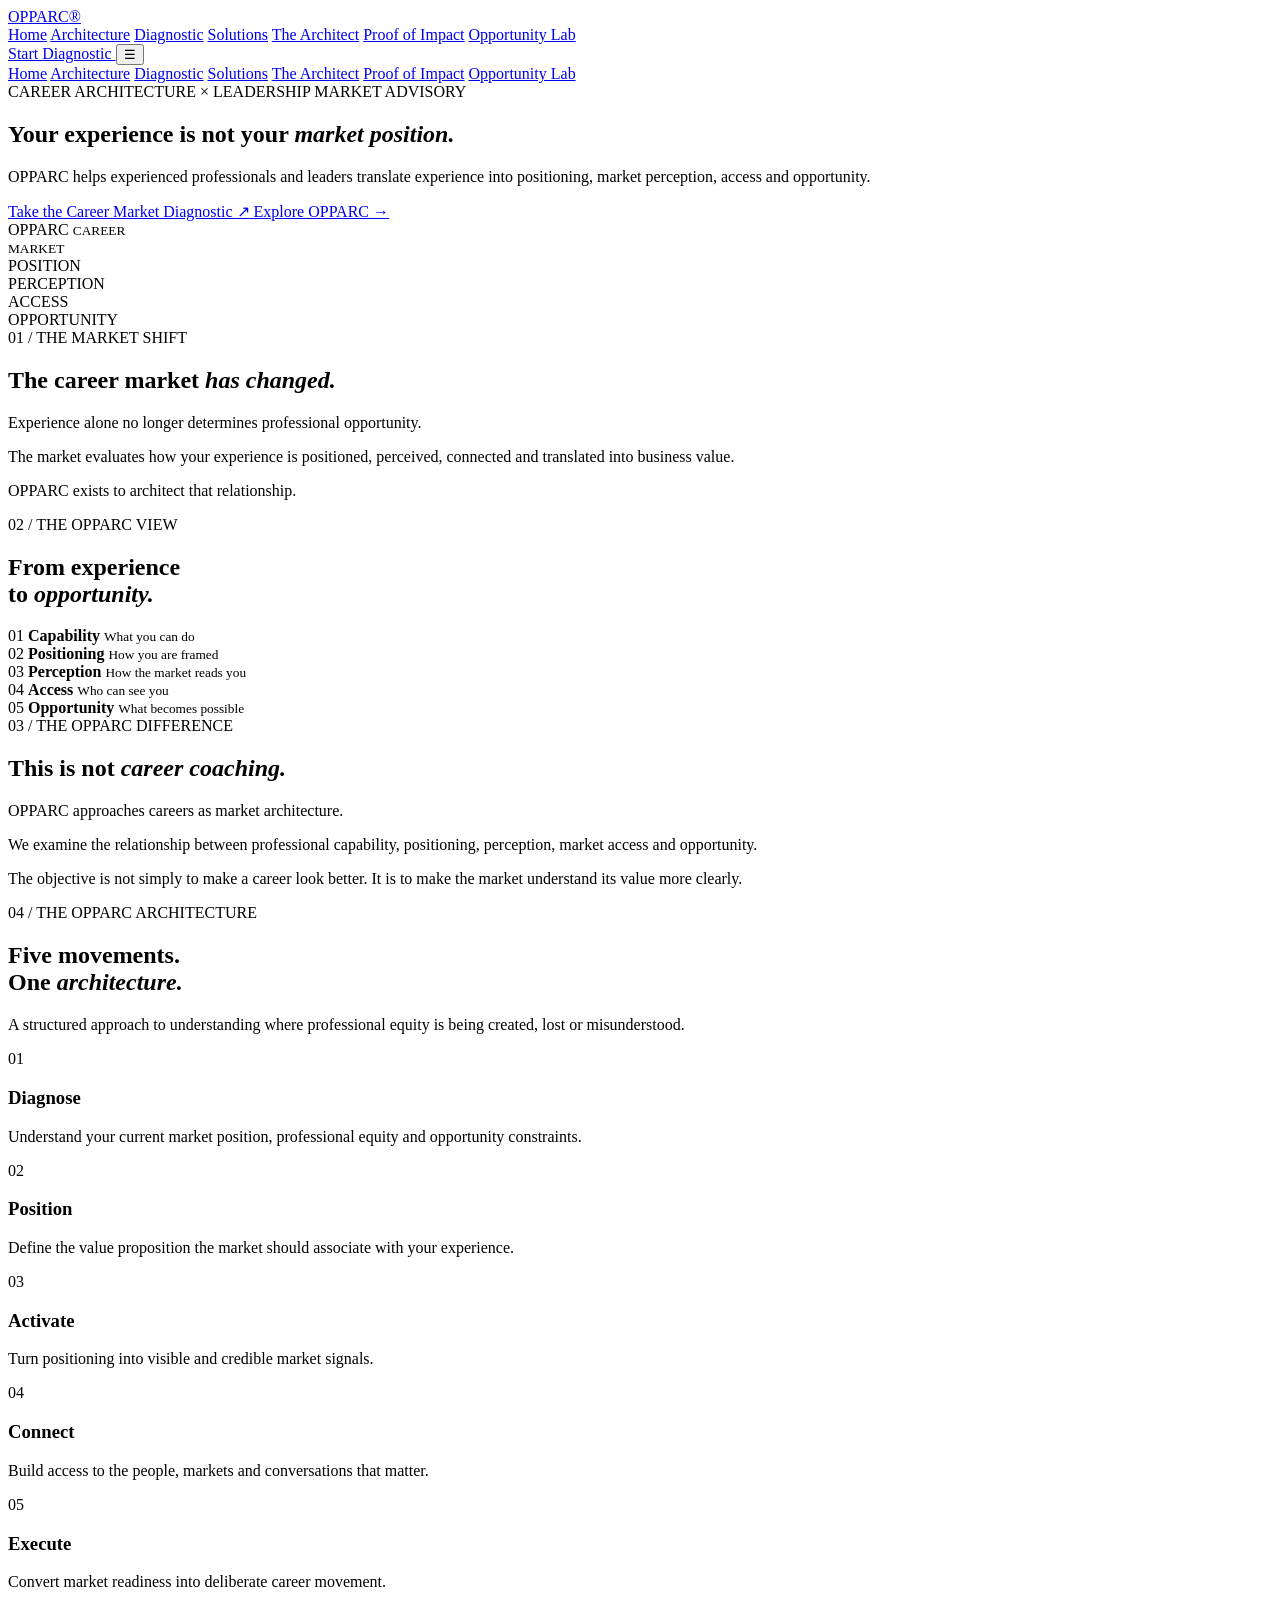
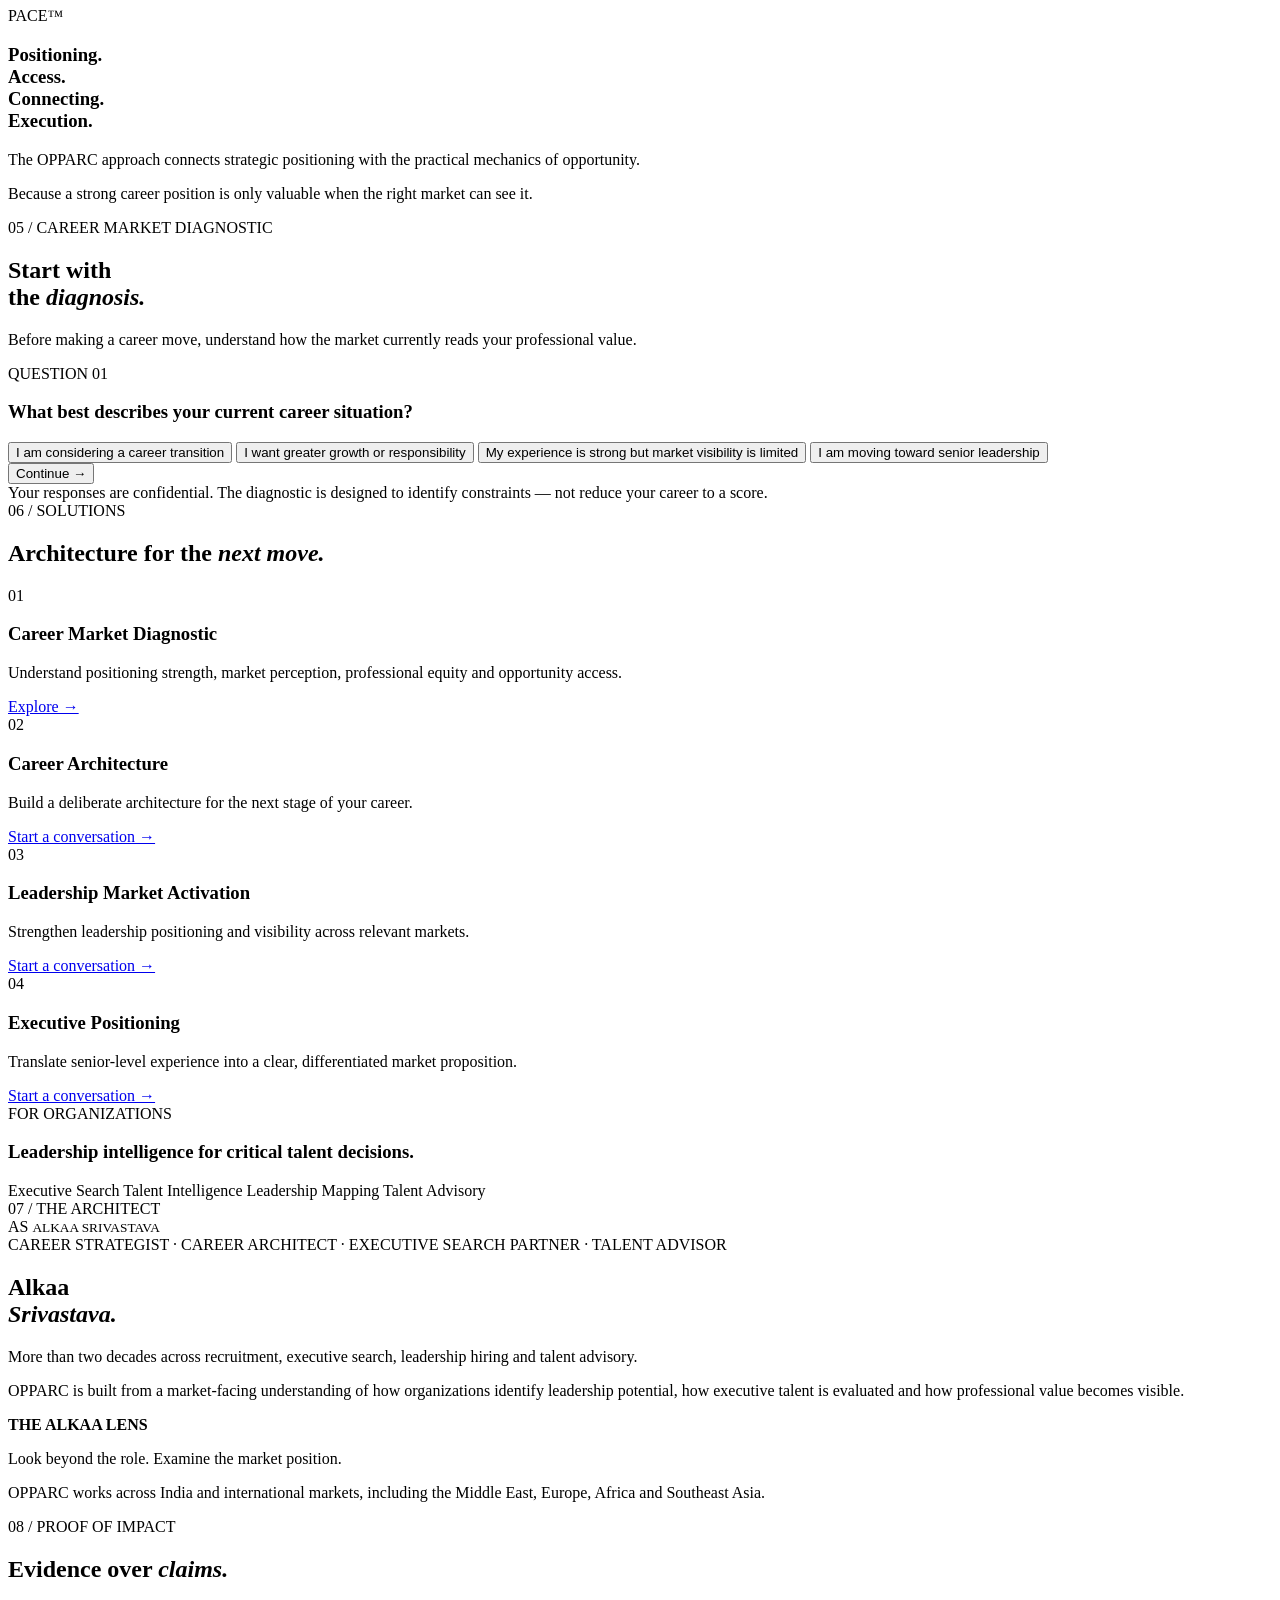
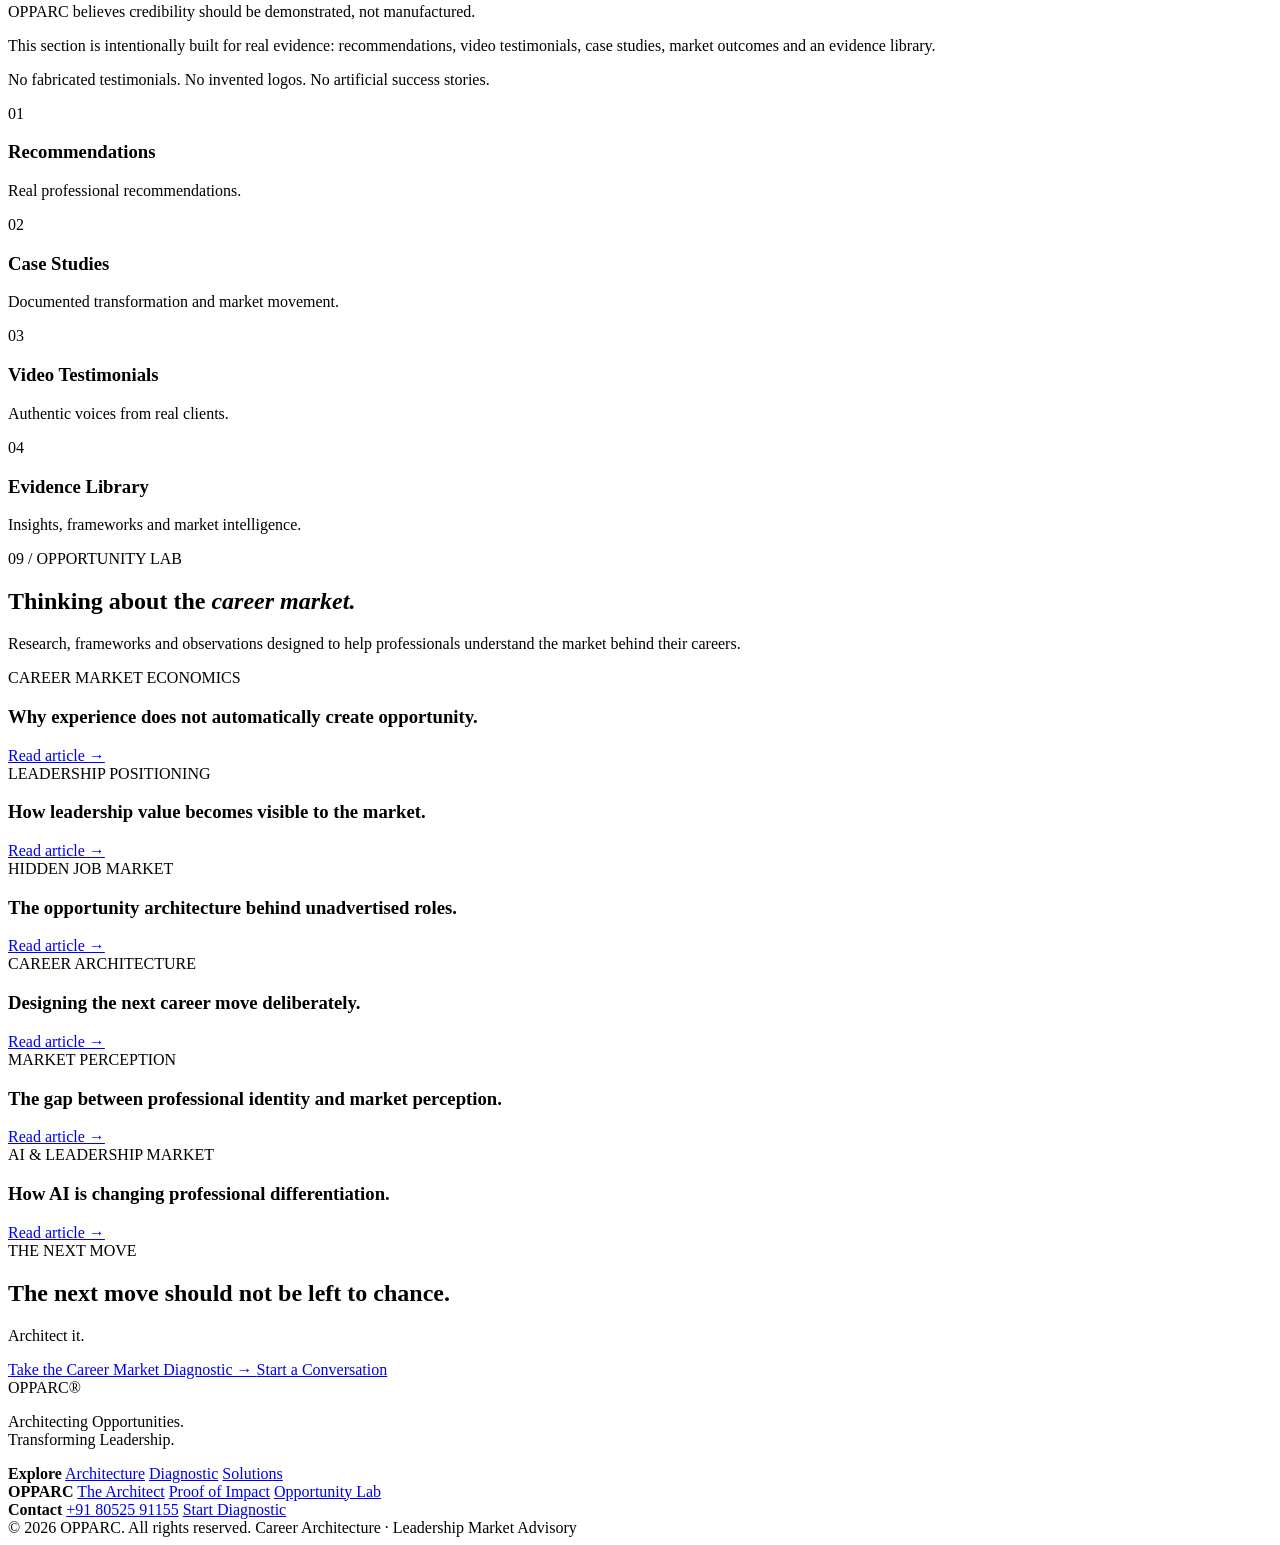
==== index.html @ 62924922 "index.html" ====
<!DOCTYPE html>
<html lang="en">
<head>
  <meta charset="UTF-8">
  <meta name="viewport" content="width=device-width, initial-scale=1.0">

  <title>OPPARC — Architecting Opportunities. Transforming Leadership.</title>

  <meta name="description" content="OPPARC is a career architecture and leadership-market advisory platform helping professionals convert experience into market position and opportunity.">

  <link rel="preconnect" href="https://fonts.googleapis.com">
  <link rel="preconnect" href="https://fonts.gstatic.com" crossorigin>
  <link href="https://fonts.googleapis.com/css2?family=DM+Sans:wght@400;500;600;700&family=Playfair+Display:wght@500;600;700&display=swap" rel="stylesheet">

  <link rel="stylesheet" href="style.css">
</head>

<body>

<!-- ================= NAVIGATION ================= -->

<header class="navbar" id="navbar">

  <a href="#home" class="logo">
    OPPARC<span>®</span>
  </a>

  <nav class="nav-links">
    <a href="#home">Home</a>
    <a href="#architecture">Architecture</a>
    <a href="#diagnostic">Diagnostic</a>
    <a href="#solutions">Solutions</a>
    <a href="#architect">The Architect</a>
    <a href="#proof">Proof of Impact</a>
    <a href="#lab">Opportunity Lab</a>
  </nav>

  <a href="#diagnostic" class="nav-button">
    Start Diagnostic
  </a>

  <button class="menu-button" id="menuButton">
    ☰
  </button>

</header>


<!-- MOBILE MENU -->

<div class="mobile-menu" id="mobileMenu">

  <a href="#home">Home</a>
  <a href="#architecture">Architecture</a>
  <a href="#diagnostic">Diagnostic</a>
  <a href="#solutions">Solutions</a>
  <a href="#architect">The Architect</a>
  <a href="#proof">Proof of Impact</a>
  <a href="#lab">Opportunity Lab</a>

</div>


<main>

<!-- ================= HOME ================= -->

<section class="hero section" id="home">

  <div class="hero-grid">

    <div class="hero-content reveal">

      <div class="eyebrow">
        CAREER ARCHITECTURE × LEADERSHIP MARKET ADVISORY
      </div>

      <h1>
        Your experience is not your
        <em>market position.</em>
      </h1>

      <p class="hero-description">
        OPPARC helps experienced professionals and leaders
        translate experience into positioning, market perception,
        access and opportunity.
      </p>

      <div class="hero-actions">

        <a href="#diagnostic" class="button button-dark">
          Take the Career Market Diagnostic
          <span>↗</span>
        </a>

        <a href="#architecture" class="text-link">
          Explore OPPARC
          <span>→</span>
        </a>

      </div>

    </div>


    <div class="hero-visual reveal">

      <div class="architecture-orbit">

        <div class="orbit orbit-one"></div>
        <div class="orbit orbit-two"></div>
        <div class="orbit orbit-three"></div>

        <div class="orbit-center">
          <span>OPPARC</span>
          <small>CAREER<br>MARKET</small>
        </div>

        <div class="orbit-label label-one">
          POSITION
        </div>

        <div class="orbit-label label-two">
          PERCEPTION
        </div>

        <div class="orbit-label label-three">
          ACCESS
        </div>

        <div class="orbit-label label-four">
          OPPORTUNITY
        </div>

      </div>

    </div>

  </div>

</section>


<!-- ================= MARKET SHIFT ================= -->

<section class="dark-section">

  <div class="container">

    <div class="section-number">01 / THE MARKET SHIFT</div>

    <div class="two-column">

      <div>

        <h2>
          The career market
          <em>has changed.</em>
        </h2>

      </div>

      <div>

        <p class="large-text">
          Experience alone no longer determines professional
          opportunity.
        </p>

        <p>
          The market evaluates how your experience is positioned,
          perceived, connected and translated into business value.
        </p>

        <p>
          OPPARC exists to architect that relationship.
        </p>

      </div>

    </div>

  </div>

</section>


<!-- ================= CAREER EQUATION ================= -->

<section class="section">

  <div class="container">

    <div class="section-number">02 / THE OPPARC VIEW</div>

    <h2 class="section-title">
      From experience<br>
      to <em>opportunity.</em>
    </h2>

    <div class="equation">

      <div class="equation-item">
        <span>01</span>
        <strong>Capability</strong>
        <small>What you can do</small>
      </div>

      <div class="equation-line"></div>

      <div class="equation-item">
        <span>02</span>
        <strong>Positioning</strong>
        <small>How you are framed</small>
      </div>

      <div class="equation-line"></div>

      <div class="equation-item">
        <span>03</span>
        <strong>Perception</strong>
        <small>How the market reads you</small>
      </div>

      <div class="equation-line"></div>

      <div class="equation-item">
        <span>04</span>
        <strong>Access</strong>
        <small>Who can see you</small>
      </div>

      <div class="equation-line"></div>

      <div class="equation-item">
        <span>05</span>
        <strong>Opportunity</strong>
        <small>What becomes possible</small>
      </div>

    </div>

  </div>

</section>


<!-- ================= DIFFERENCE ================= -->

<section class="beige-section">

  <div class="container">

    <div class="section-number">03 / THE OPPARC DIFFERENCE</div>

    <div class="two-column">

      <div>
        <h2>
          This is not
          <em>career coaching.</em>
        </h2>
      </div>

      <div>

        <p class="large-text">
          OPPARC approaches careers as market architecture.
        </p>

        <p>
          We examine the relationship between professional
          capability, positioning, perception, market access
          and opportunity.
        </p>

        <p>
          The objective is not simply to make a career look better.
          It is to make the market understand its value more clearly.
        </p>

      </div>

    </div>

  </div>

</section>


<!-- ================= ARCHITECTURE ================= -->

<section class="section" id="architecture">

  <div class="container">

    <div class="section-number">04 / THE OPPARC ARCHITECTURE</div>

    <div class="intro-row">

      <div>
        <h2 class="section-title">
          Five movements.<br>
          One <em>architecture.</em>
        </h2>
      </div>

      <p>
        A structured approach to understanding where professional
        equity is being created, lost or misunderstood.
      </p>

    </div>


    <div class="movement-grid">

      <article class="movement">
        <span>01</span>
        <h3>Diagnose</h3>
        <p>
          Understand your current market position,
          professional equity and opportunity constraints.
        </p>
      </article>

      <article class="movement">
        <span>02</span>
        <h3>Position</h3>
        <p>
          Define the value proposition the market should
          associate with your experience.
        </p>
      </article>

      <article class="movement">
        <span>03</span>
        <h3>Activate</h3>
        <p>
          Turn positioning into visible and credible
          market signals.
        </p>
      </article>

      <article class="movement">
        <span>04</span>
        <h3>Connect</h3>
        <p>
          Build access to the people, markets and
          conversations that matter.
        </p>
      </article>

      <article class="movement">
        <span>05</span>
        <h3>Execute</h3>
        <p>
          Convert market readiness into deliberate
          career movement.
        </p>
      </article>

    </div>


    <div class="pace-box">

      <div>
        <span class="small-label">PACE™</span>

        <h3>
          Positioning.<br>
          Access.<br>
          Connecting.<br>
          Execution.
        </h3>
      </div>

      <div>

        <p>
          The OPPARC approach connects strategic positioning
          with the practical mechanics of opportunity.
        </p>

        <p>
          Because a strong career position is only valuable
          when the right market can see it.
        </p>

      </div>

    </div>

  </div>

</section>


<!-- ================= DIAGNOSTIC ================= -->

<section class="dark-section diagnostic-section" id="diagnostic">

  <div class="container">

    <div class="section-number">05 / CAREER MARKET DIAGNOSTIC</div>

    <div class="diagnostic-header">

      <h2>
        Start with<br>
        the <em>diagnosis.</em>
      </h2>

      <p>
        Before making a career move, understand how the market
        currently reads your professional value.
      </p>

    </div>


    <div class="diagnostic-card">

      <div class="progress">
        <div id="progressBar"></div>
      </div>

      <div class="question-number" id="questionNumber">
        QUESTION 01
      </div>

      <h3 id="questionText">
        What best describes your current career situation?
      </h3>

      <div class="answers" id="answers">

        <button data-value="transition">
          I am considering a career transition
        </button>

        <button data-value="growth">
          I want greater growth or responsibility
        </button>

        <button data-value="visibility">
          My experience is strong but market visibility is limited
        </button>

        <button data-value="leadership">
          I am moving toward senior leadership
        </button>

      </div>

      <button class="button button-gold" id="nextQuestion">
        Continue →
      </button>

    </div>


    <div class="diagnostic-note">
      Your responses are confidential. The diagnostic is designed
      to identify constraints — not reduce your career to a score.
    </div>

  </div>

</section>


<!-- ================= SOLUTIONS ================= -->

<section class="section" id="solutions">

  <div class="container">

    <div class="section-number">06 / SOLUTIONS</div>

    <h2 class="section-title">
      Architecture for the
      <em>next move.</em>
    </h2>


    <div class="solutions-grid">

      <article class="solution-card">

        <span>01</span>

        <h3>Career Market Diagnostic</h3>

        <p>
          Understand positioning strength, market perception,
          professional equity and opportunity access.
        </p>

        <a href="#diagnostic">Explore →</a>

      </article>


      <article class="solution-card">

        <span>02</span>

        <h3>Career Architecture</h3>

        <p>
          Build a deliberate architecture for the next stage
          of your career.
        </p>

        <a href="#contact">Start a conversation →</a>

      </article>


      <article class="solution-card">

        <span>03</span>

        <h3>Leadership Market Activation</h3>

        <p>
          Strengthen leadership positioning and visibility
          across relevant markets.
        </p>

        <a href="#contact">Start a conversation →</a>

      </article>


      <article class="solution-card">

        <span>04</span>

        <h3>Executive Positioning</h3>

        <p>
          Translate senior-level experience into a clear,
          differentiated market proposition.
        </p>

        <a href="#contact">Start a conversation →</a>

      </article>

    </div>


    <div class="organization-box">

      <div>
        <span class="small-label">FOR ORGANIZATIONS</span>

        <h3>
          Leadership intelligence
          for critical talent decisions.
        </h3>
      </div>

      <div class="org-services">

        <span>Executive Search</span>
        <span>Talent Intelligence</span>
        <span>Leadership Mapping</span>
        <span>Talent Advisory</span>

      </div>

    </div>

  </div>

</section>


<!-- ================= ARCHITECT ================= -->

<section class="beige-section" id="architect">

  <div class="container">

    <div class="section-number">07 / THE ARCHITECT</div>

    <div class="architect-layout">

      <div class="architect-image">

        <div class="portrait-placeholder">
          <span>AS</span>
          <small>ALKAA SRIVASTAVA</small>
        </div>

      </div>


      <div class="architect-content">

        <span class="small-label">
          CAREER STRATEGIST · CAREER ARCHITECT ·
          EXECUTIVE SEARCH PARTNER · TALENT ADVISOR
        </span>

        <h2>
          Alkaa<br>
          <em>Srivastava.</em>
        </h2>

        <p class="large-text">
          More than two decades across recruitment,
          executive search, leadership hiring and
          talent advisory.
        </p>

        <p>
          OPPARC is built from a market-facing understanding
          of how organizations identify leadership potential,
          how executive talent is evaluated and how professional
          value becomes visible.
        </p>

        <div class="lens">

          <strong>THE ALKAA LENS</strong>

          <p>
            Look beyond the role.
            Examine the market position.
          </p>

        </div>

        <p>
          OPPARC works across India and international markets,
          including the Middle East, Europe, Africa and Southeast Asia.
        </p>

      </div>

    </div>

  </div>

</section>


<!-- ================= PROOF ================= -->

<section class="section" id="proof">

  <div class="container">

    <div class="section-number">08 / PROOF OF IMPACT</div>

    <div class="two-column">

      <div>

        <h2>
          Evidence over
          <em>claims.</em>
        </h2>

      </div>

      <div>

        <p class="large-text">
          OPPARC believes credibility should be demonstrated,
          not manufactured.
        </p>

        <p>
          This section is intentionally built for real evidence:
          recommendations, video testimonials, case studies,
          market outcomes and an evidence library.
        </p>

        <p>
          No fabricated testimonials. No invented logos.
          No artificial success stories.
        </p>

      </div>

    </div>


    <div class="evidence-grid">

      <div class="evidence">
        <span>01</span>
        <h3>Recommendations</h3>
        <p>Real professional recommendations.</p>
      </div>

      <div class="evidence">
        <span>02</span>
        <h3>Case Studies</h3>
        <p>Documented transformation and market movement.</p>
      </div>

      <div class="evidence">
        <span>03</span>
        <h3>Video Testimonials</h3>
        <p>Authentic voices from real clients.</p>
      </div>

      <div class="evidence">
        <span>04</span>
        <h3>Evidence Library</h3>
        <p>Insights, frameworks and market intelligence.</p>
      </div>

    </div>

  </div>

</section>


<!-- ================= OPPORTUNITY LAB ================= -->

<section class="dark-section" id="lab">

  <div class="container">

    <div class="section-number">09 / OPPORTUNITY LAB</div>

    <div class="lab-header">

      <h2>
        Thinking about the
        <em>career market.</em>
      </h2>

      <p>
        Research, frameworks and observations designed to help
        professionals understand the market behind their careers.
      </p>

    </div>


    <div class="lab-grid">

      <article>
        <span>CAREER MARKET ECONOMICS</span>
        <h3>Why experience does not automatically create opportunity.</h3>
        <a href="#">Read article →</a>
      </article>

      <article>
        <span>LEADERSHIP POSITIONING</span>
        <h3>How leadership value becomes visible to the market.</h3>
        <a href="#">Read article →</a>
      </article>

      <article>
        <span>HIDDEN JOB MARKET</span>
        <h3>The opportunity architecture behind unadvertised roles.</h3>
        <a href="#">Read article →</a>
      </article>

      <article>
        <span>CAREER ARCHITECTURE</span>
        <h3>Designing the next career move deliberately.</h3>
        <a href="#">Read article →</a>
      </article>

      <article>
        <span>MARKET PERCEPTION</span>
        <h3>The gap between professional identity and market perception.</h3>
        <a href="#">Read article →</a>
      </article>

      <article>
        <span>AI & LEADERSHIP MARKET</span>
        <h3>How AI is changing professional differentiation.</h3>
        <a href="#">Read article →</a>
      </article>

    </div>

  </div>

</section>


<!-- ================= FINAL CTA ================= -->

<section class="final-cta" id="contact">

  <div class="container">

    <span class="small-label">THE NEXT MOVE</span>

    <h2>
      The next move should not
      be left to chance.
    </h2>

    <p>
      Architect it.
    </p>

    <div class="final-buttons">

      <a href="#diagnostic" class="button button-dark">
        Take the Career Market Diagnostic →
      </a>

      <a href="tel:+918052591155" class="button button-outline">
        Start a Conversation
      </a>

    </div>

  </div>

</section>

</main>


<!-- ================= FOOTER ================= -->

<footer>

  <div class="footer-top">

    <div>

      <div class="footer-logo">
        OPPARC<span>®</span>
      </div>

      <p>
        Architecting Opportunities.<br>
        Transforming Leadership.
      </p>

    </div>


    <div class="footer-links">

      <div>
        <strong>Explore</strong>
        <a href="#architecture">Architecture</a>
        <a href="#diagnostic">Diagnostic</a>
        <a href="#solutions">Solutions</a>
      </div>

      <div>
        <strong>OPPARC</strong>
        <a href="#architect">The Architect</a>
        <a href="#proof">Proof of Impact</a>
        <a href="#lab">Opportunity Lab</a>
      </div>

      <div>
        <strong>Contact</strong>
        <a href="tel:+918052591155">+91 80525 91155</a>
        <a href="#diagnostic">Start Diagnostic</a>
      </div>

    </div>

  </div>


  <div class="footer-bottom">

    <span>© 2026 OPPARC. All rights reserved.</span>

    <span>
      Career Architecture · Leadership Market Advisory
    </span>

  </div>

</footer>


<script src="script.js"></script>

</body>
</html>
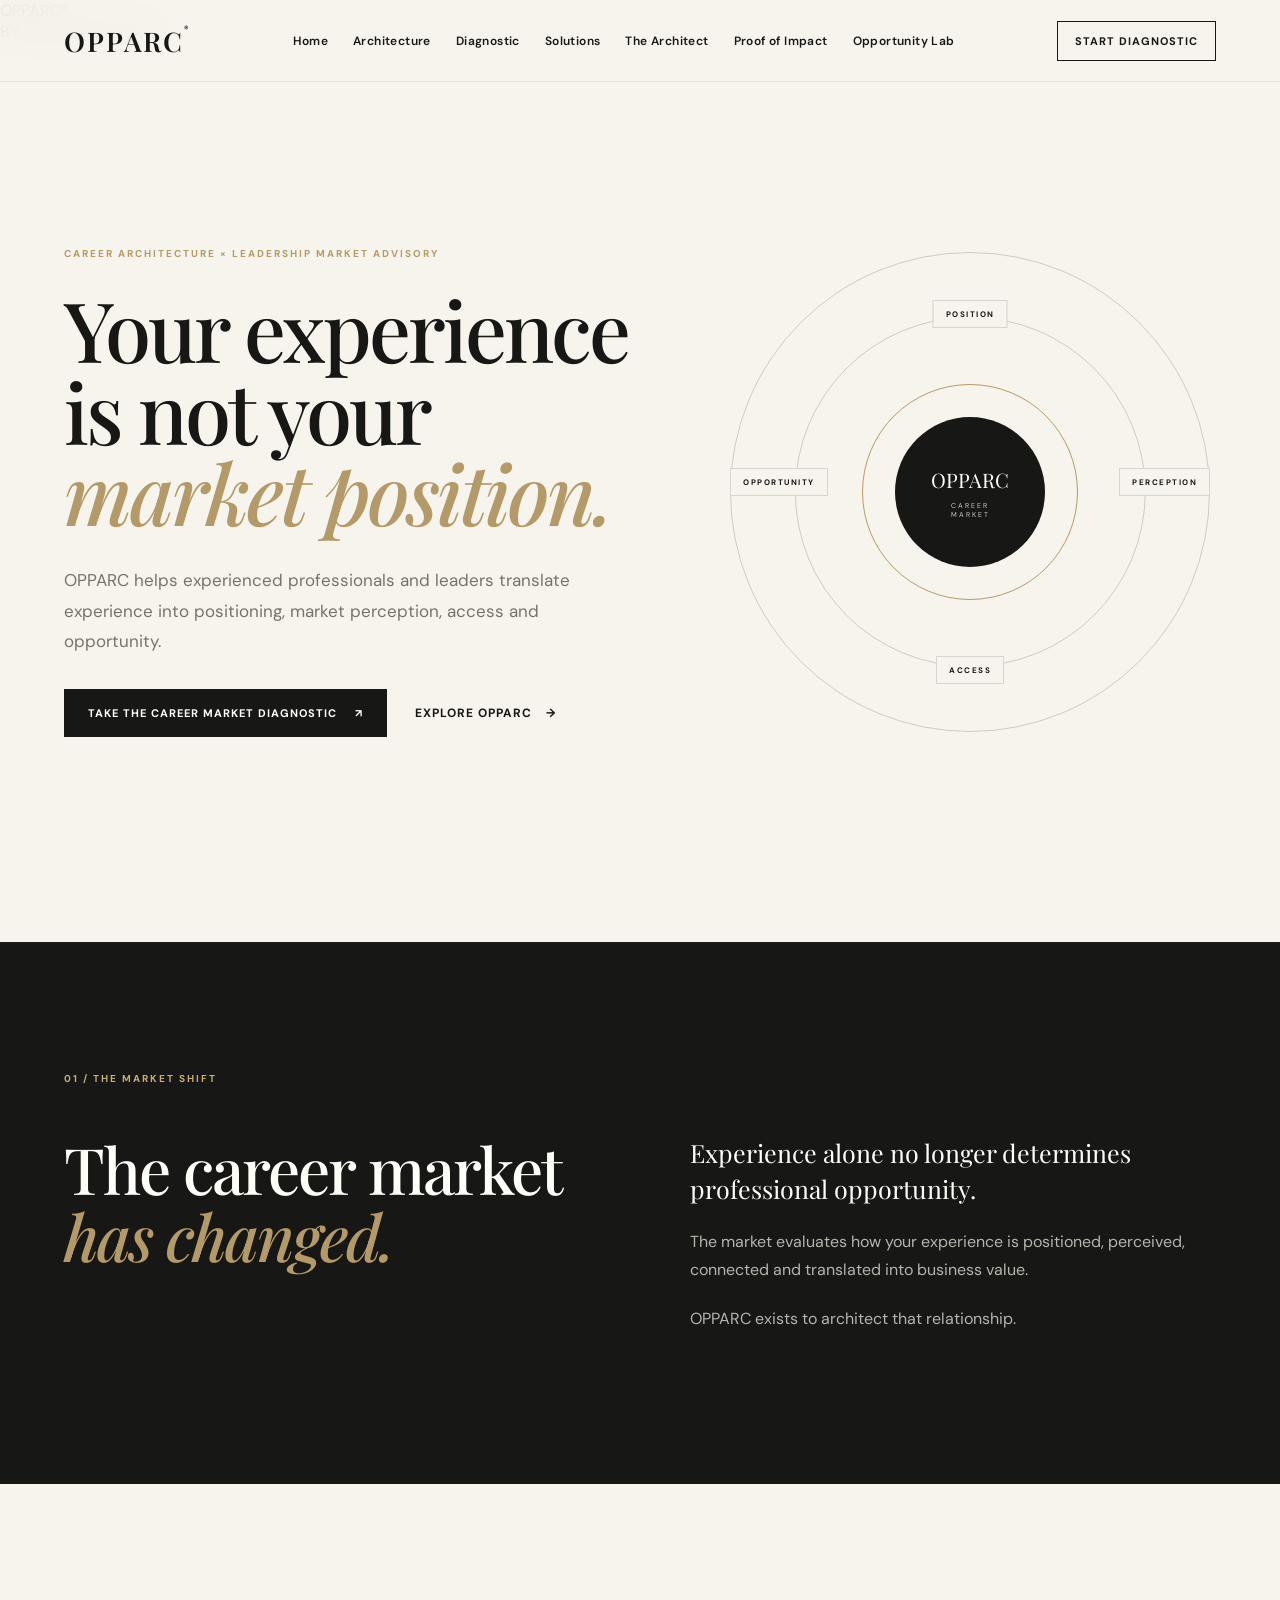
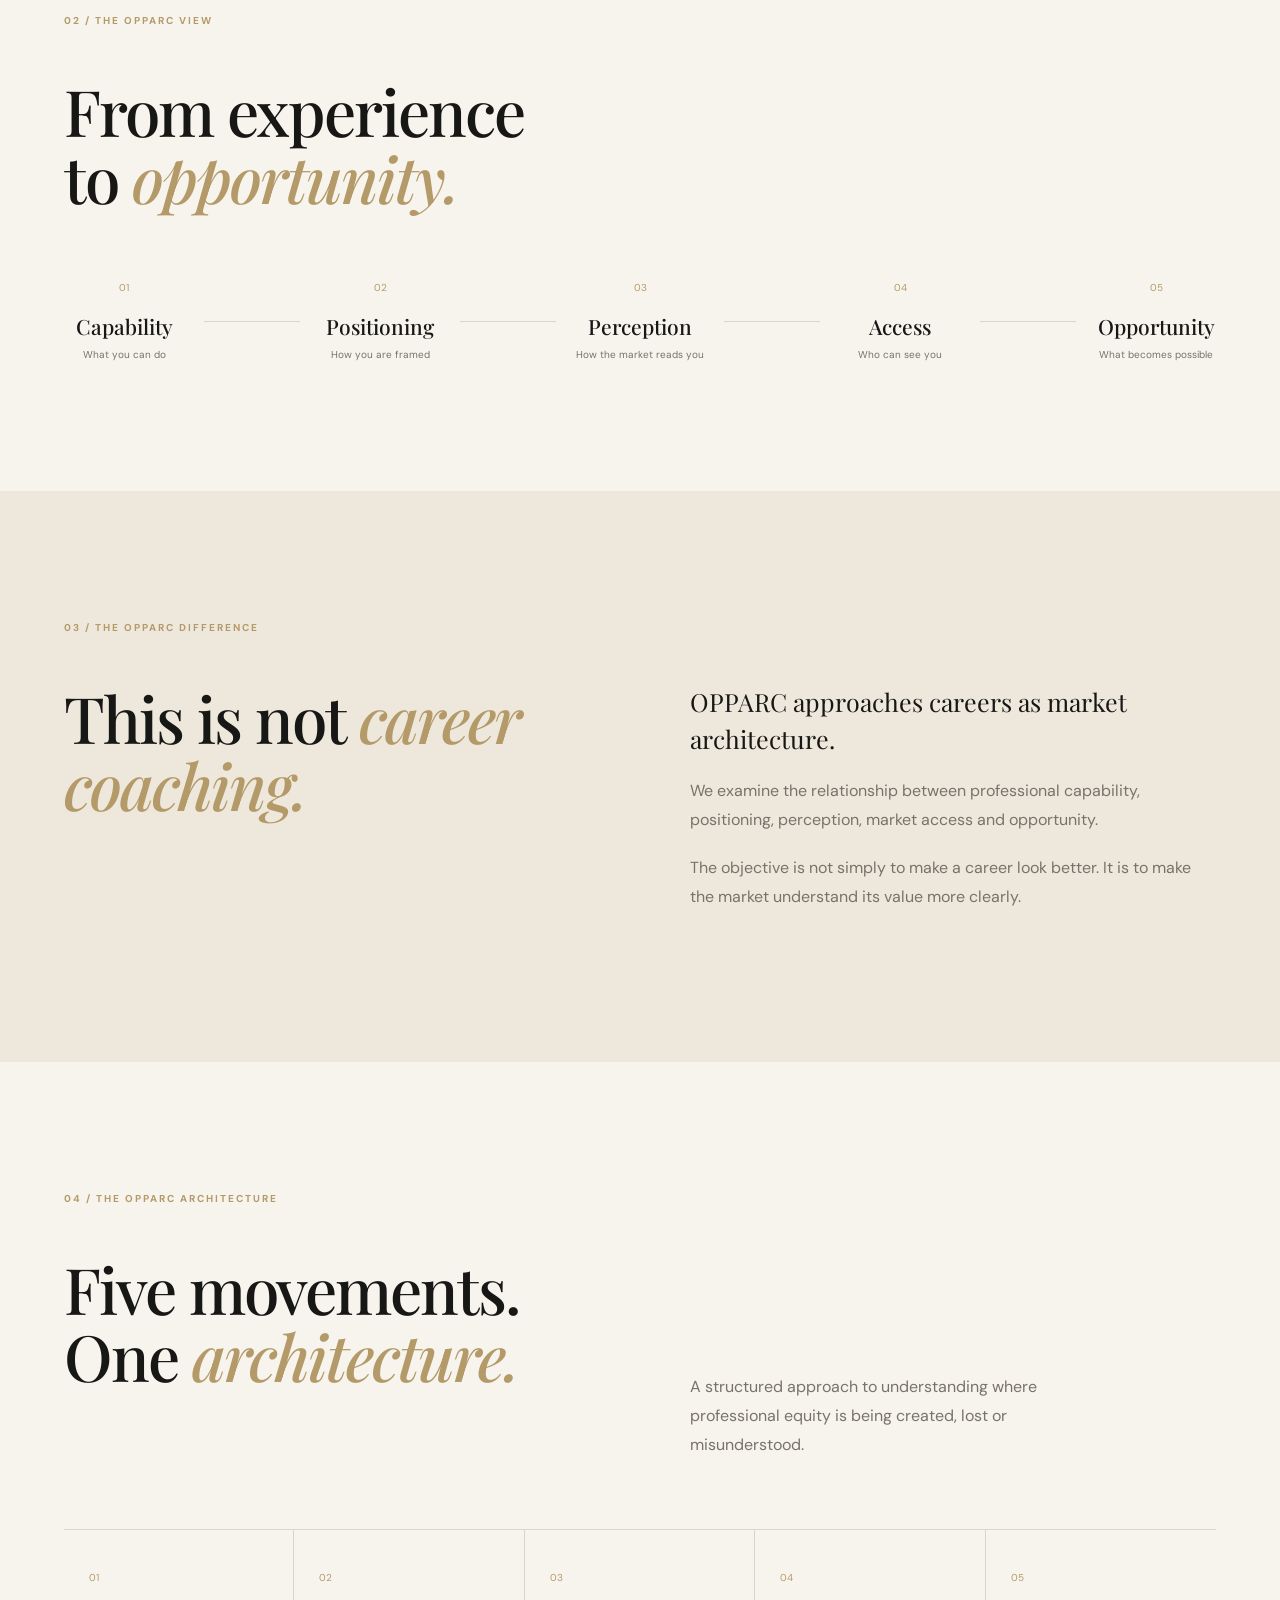
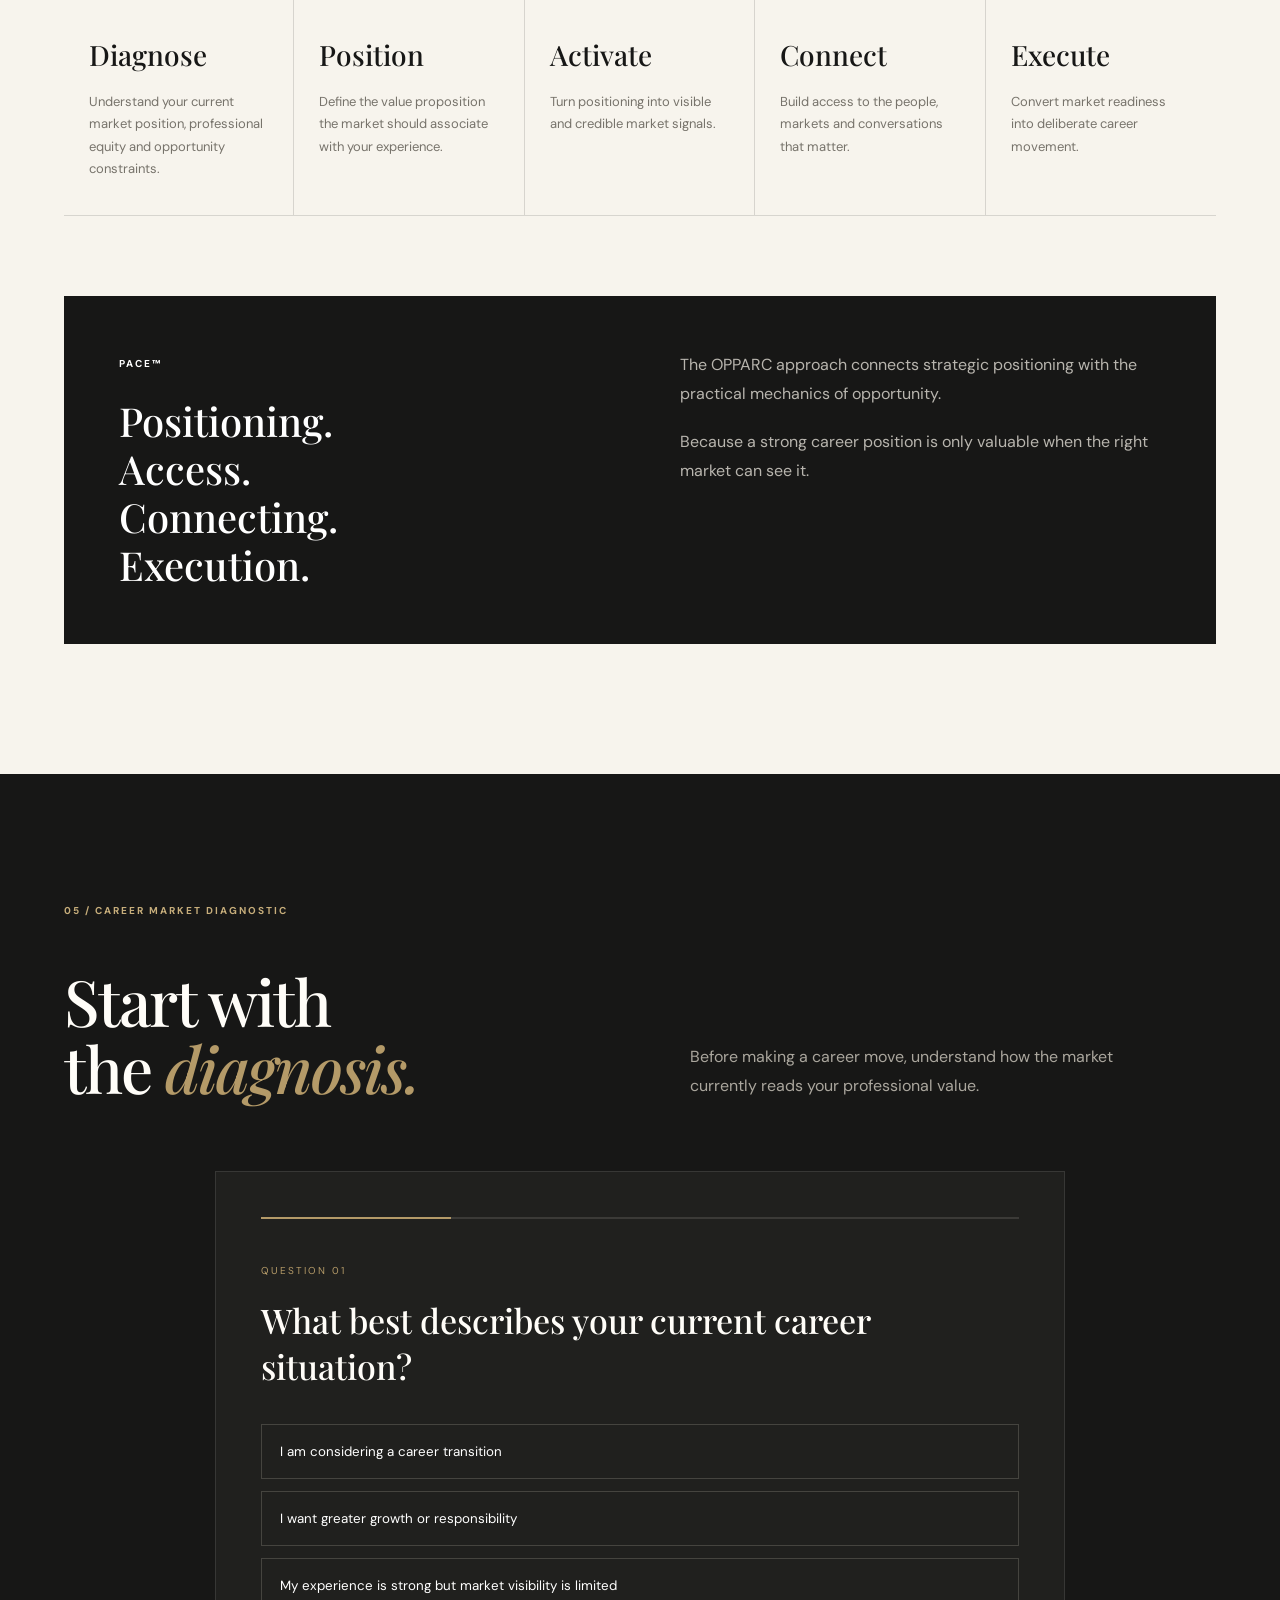
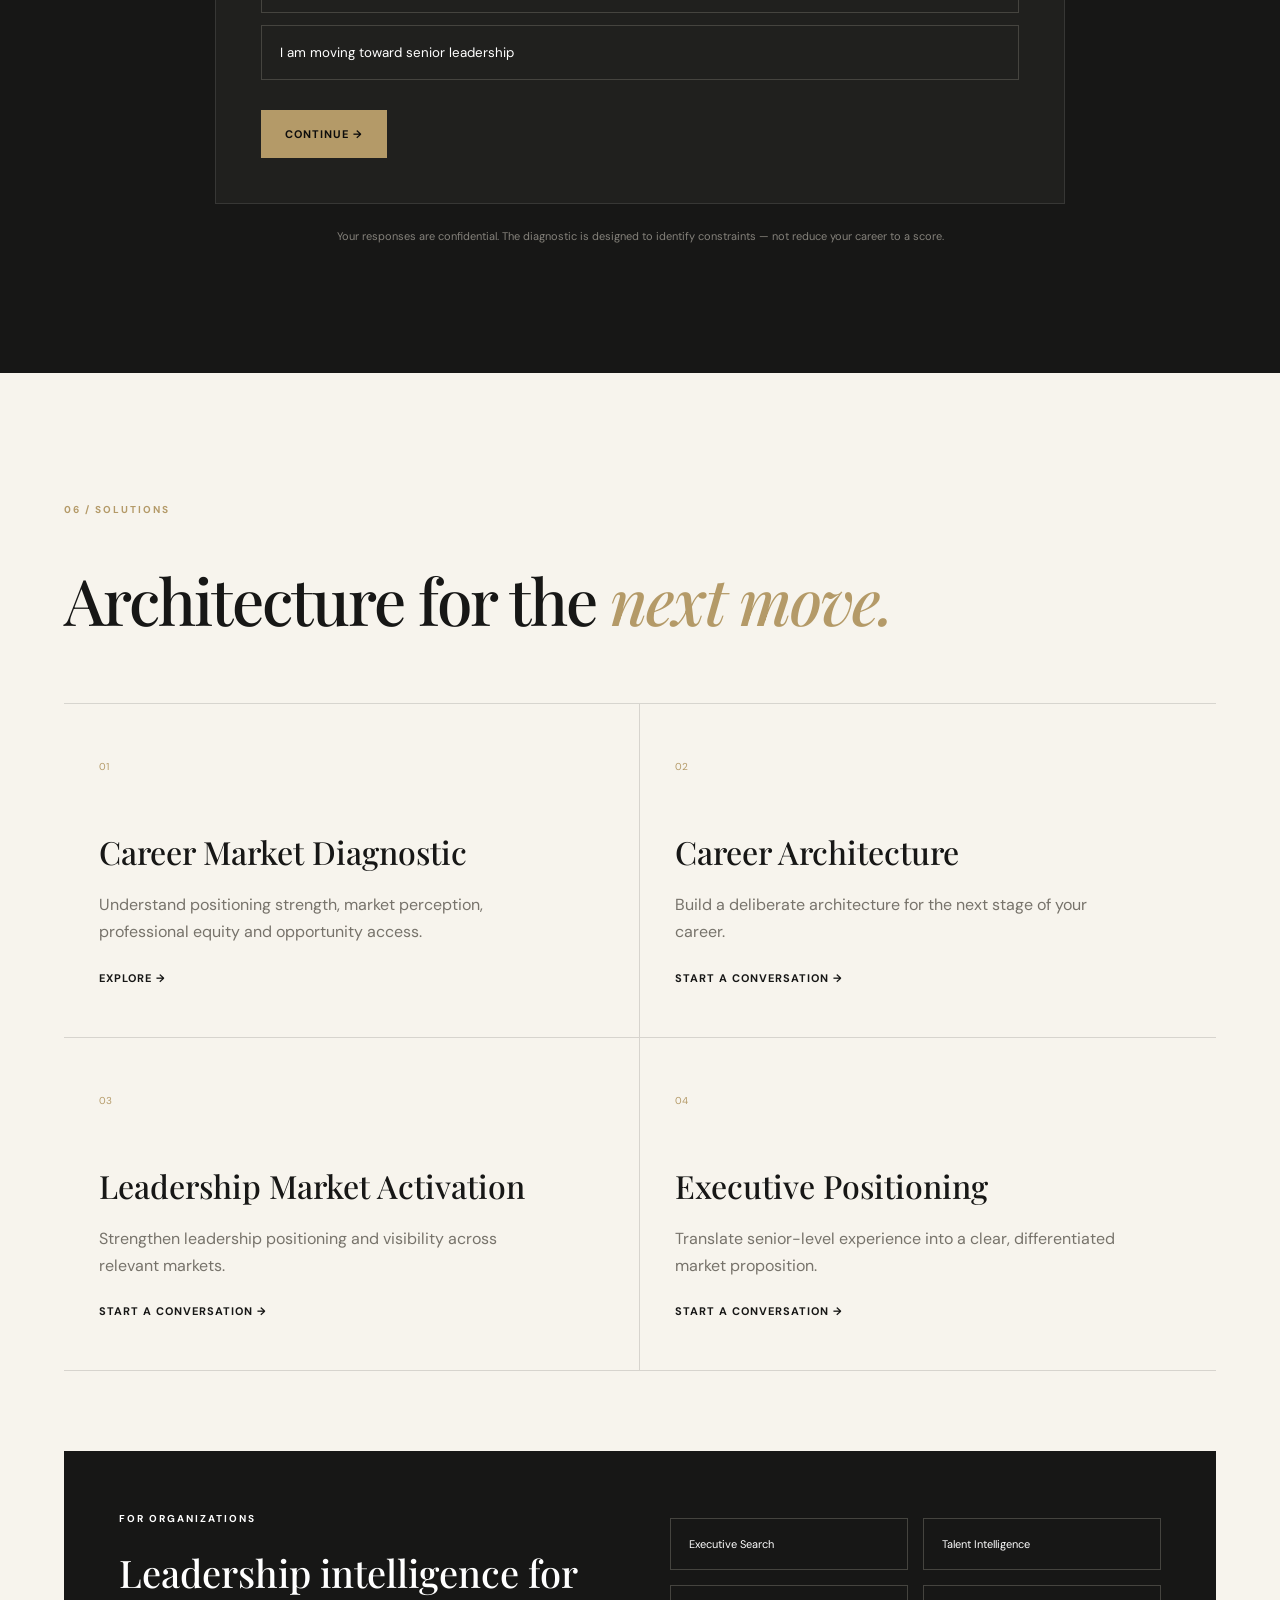
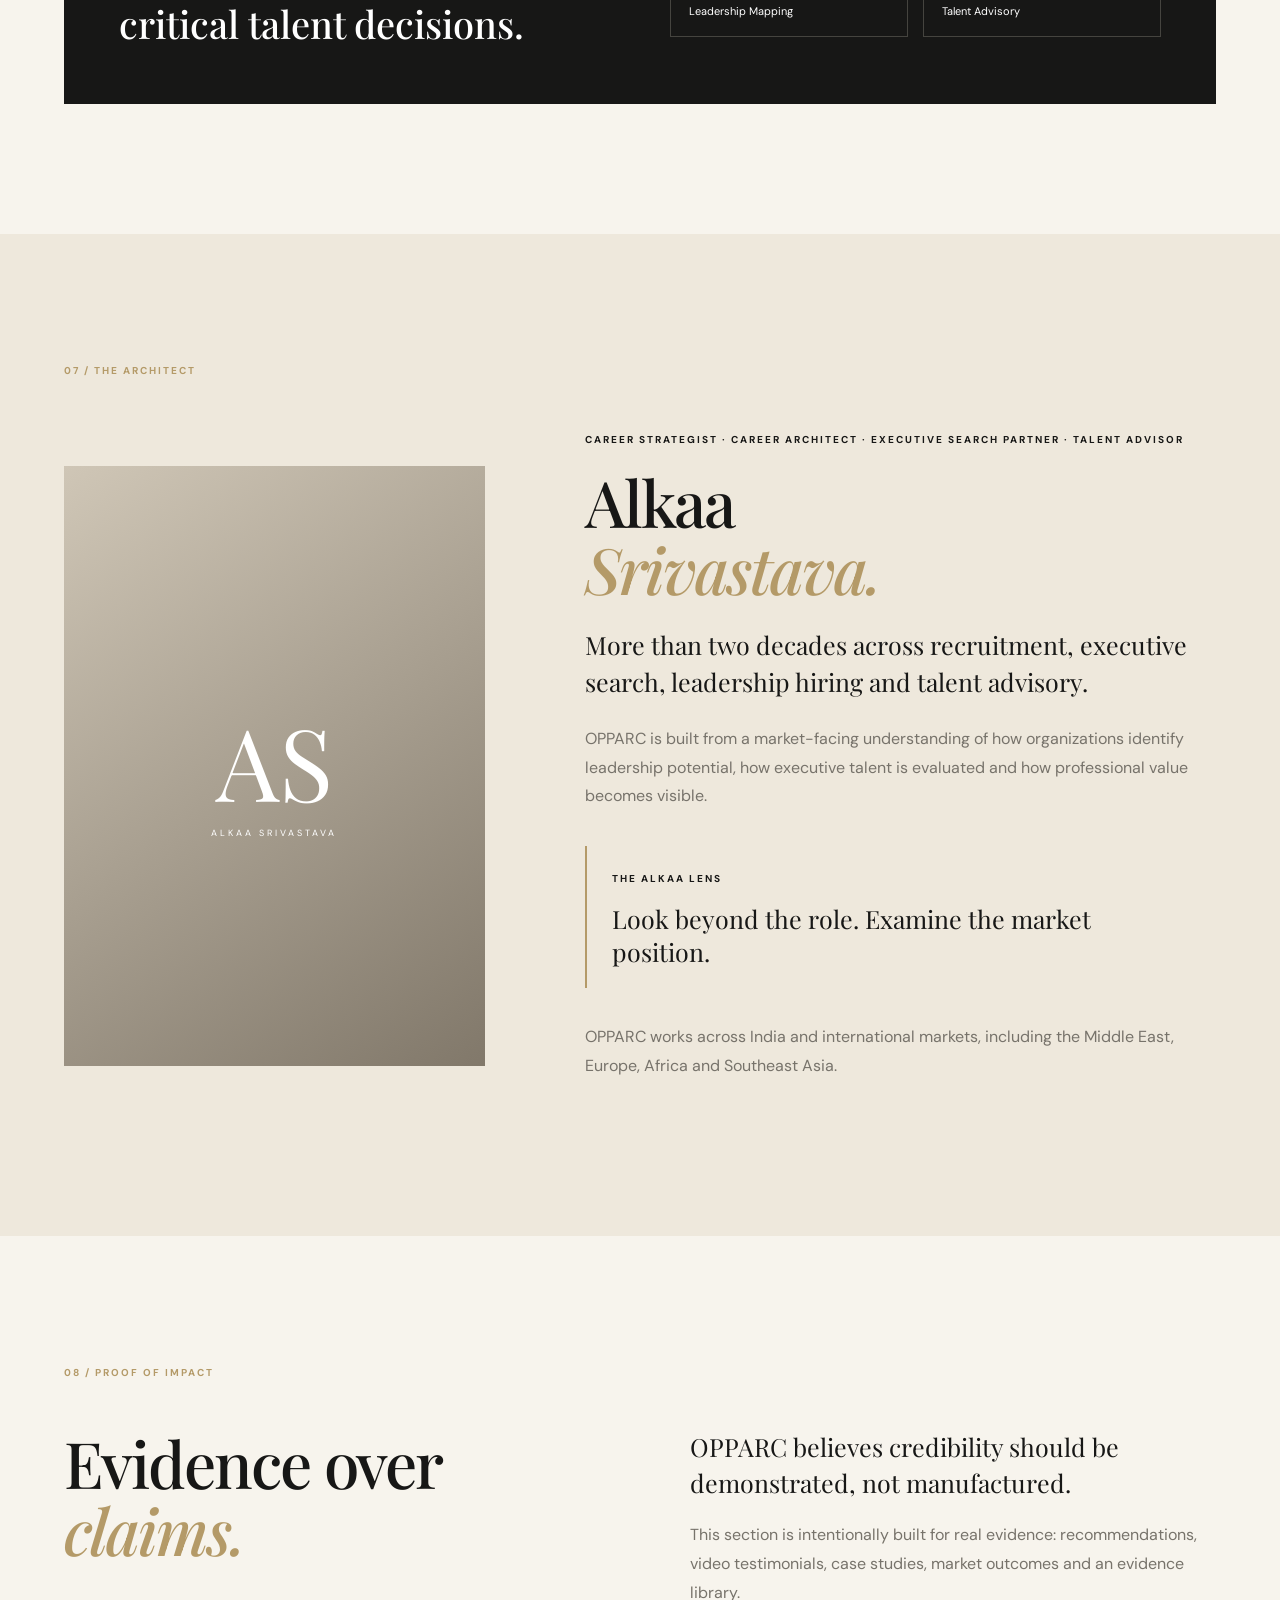
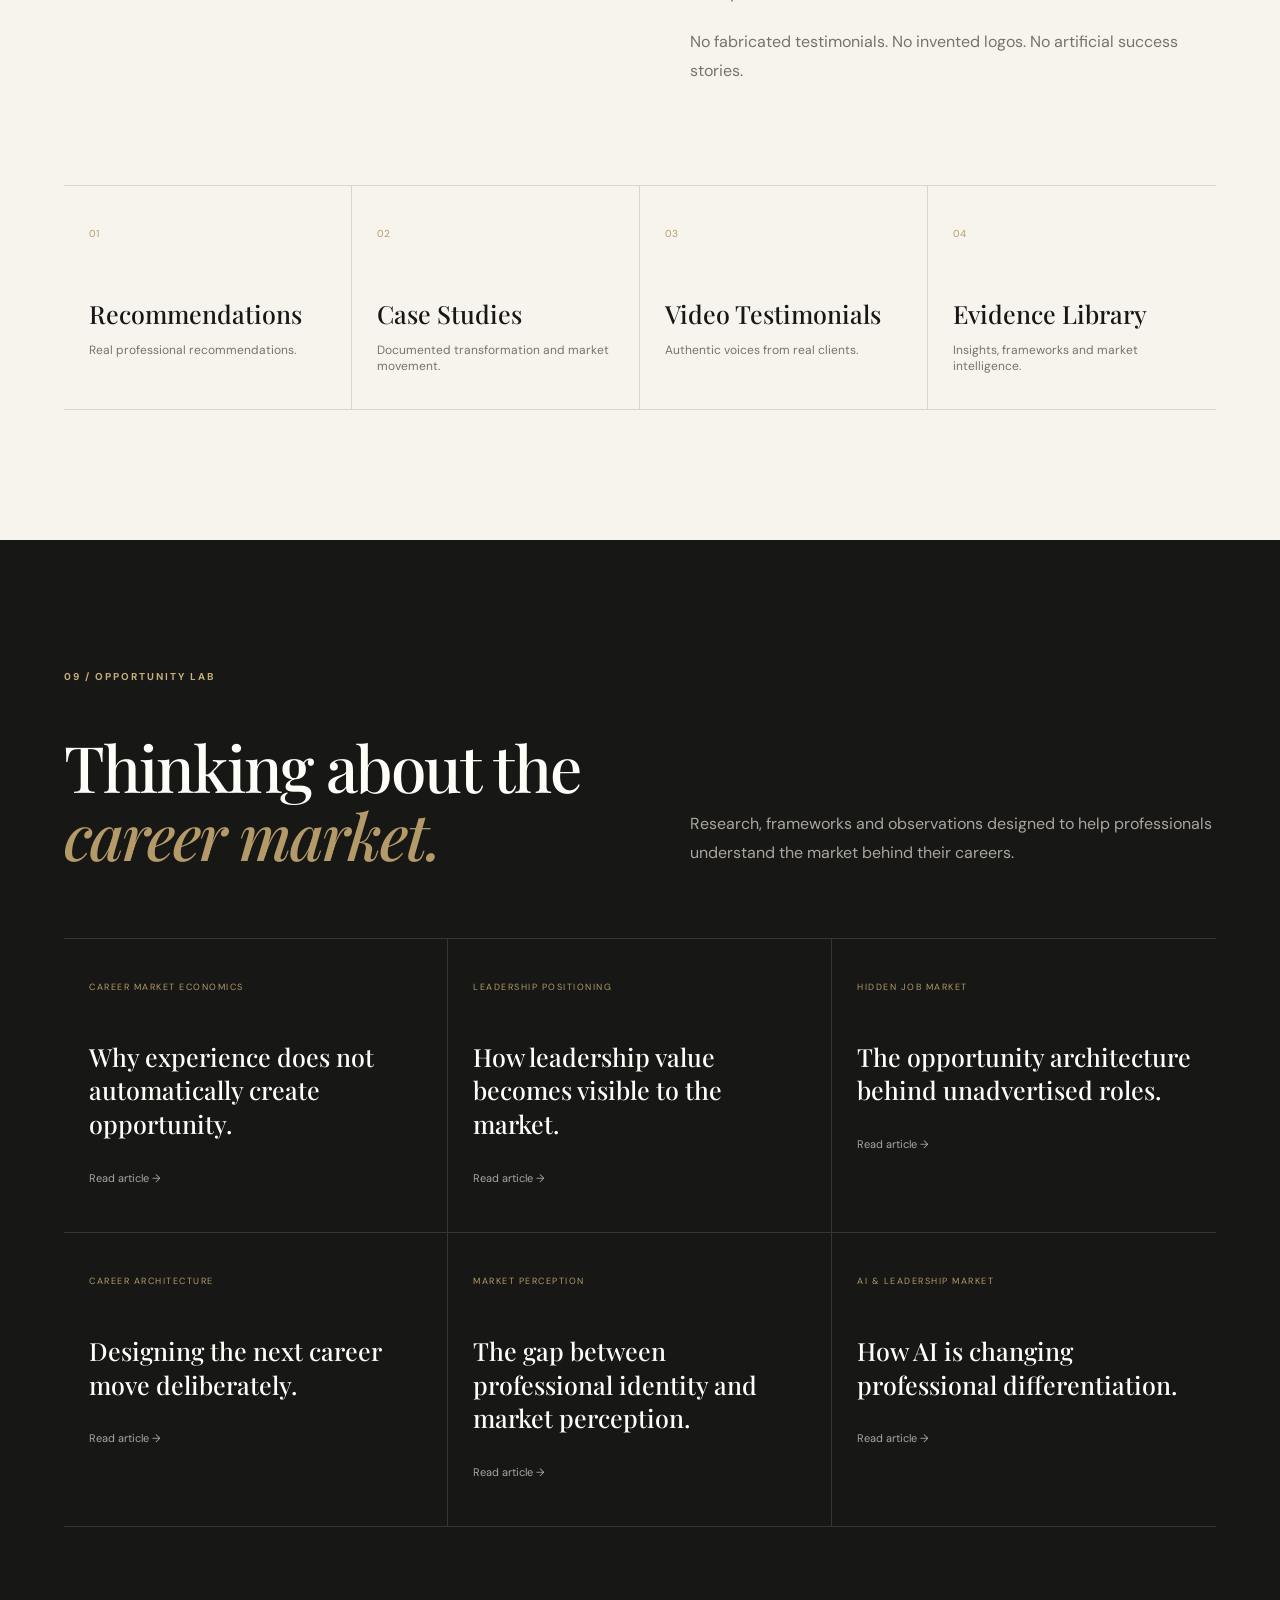
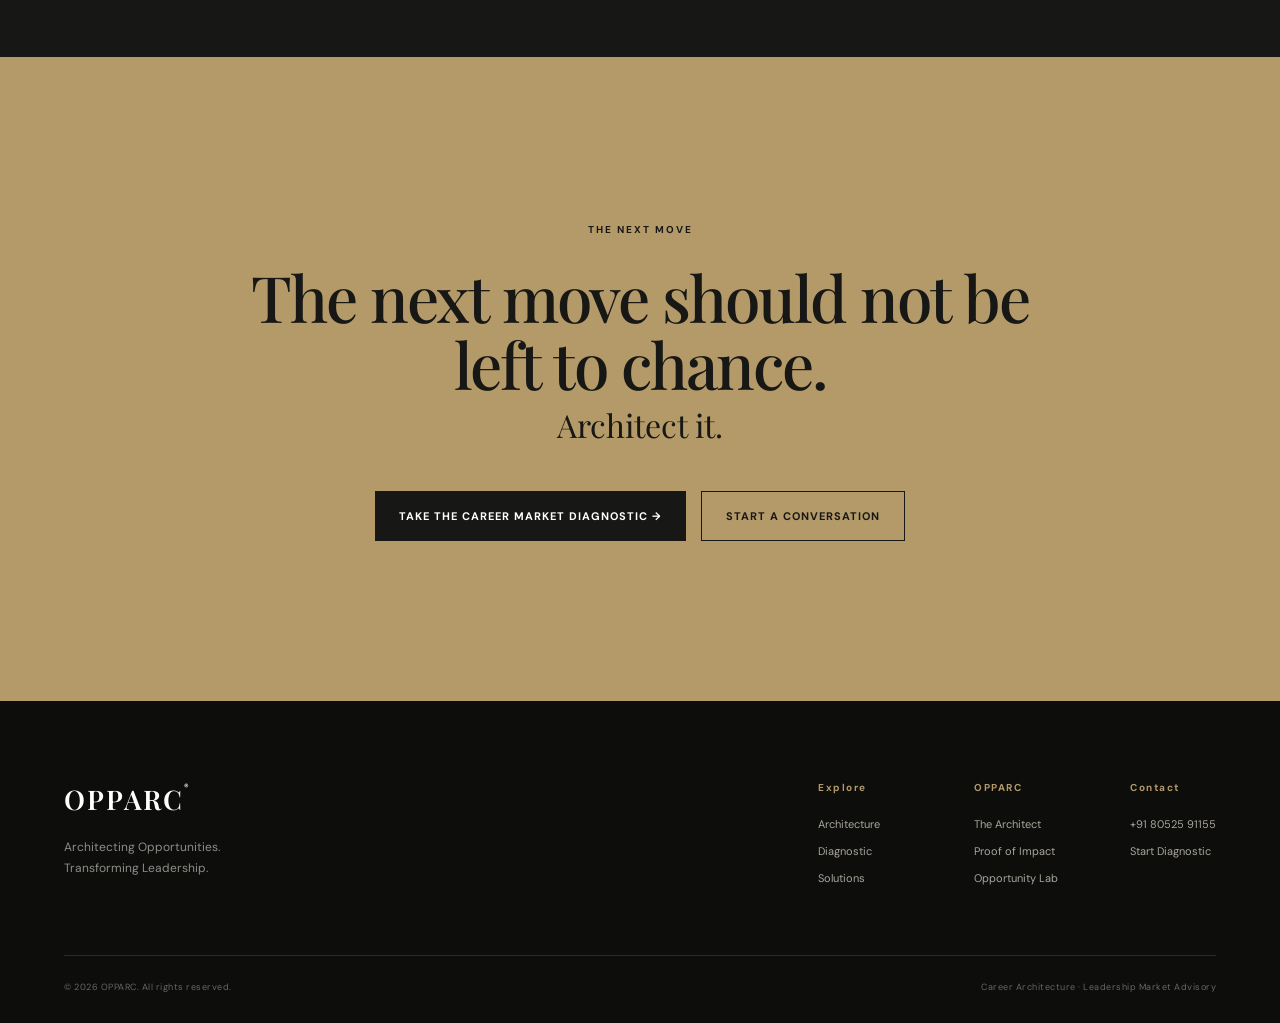
==== commit ef71e34d: "Add loader section to index.html Added a loader section to the HTML with branding and progress line." ====
--- a/index.html
+++ b/index.html
@@ -16,7 +16,29 @@
 </head>
 
 <body>
-
+<!-- ================= OPPARC LOADER ================= -->
+
+<div class="opparc-loader" id="opparcLoader">
+
+  <div class="loader-inner">
+
+    <div class="loader-brand">
+      OPPARC<span>®</span>
+    </div>
+
+    <div class="loader-name">
+      BY ALKA SRIVASTAVA
+    </div>
+
+    <div class="loader-line">
+      <div class="loader-line-progress"></div>
+    </div>
+
+  </div>
+
+</div>
+
+<!-- ================= END LOADER ================= -->
 <!-- ================= NAVIGATION ================= -->
 
 <header class="navbar" id="navbar">
@@ -892,4 +914,4 @@
 <script src="script.js"></script>
 
 </body>
-</html>+</html>
--- a/style.css
+++ b/style.css
@@ -0,0 +1,1190 @@
+:root {
+  --ivory: #f7f4ed;
+  --warm: #eee8dc;
+  --beige: #e5ddcf;
+  --charcoal: #171716;
+  --black: #0d0d0c;
+  --gold: #b49a68;
+  --grey: #77736b;
+  --white: #fffdf8;
+  --border: rgba(23, 23, 22, .14);
+
+  --serif: "Playfair Display", Georgia, serif;
+  --sans: "DM Sans", Arial, sans-serif;
+}
+
+* {
+  margin: 0;
+  padding: 0;
+  box-sizing: border-box;
+}
+
+html {
+  scroll-behavior: smooth;
+}
+
+body {
+  background: var(--ivory);
+  color: var(--charcoal);
+  font-family: var(--sans);
+  overflow-x: hidden;
+}
+
+a {
+  text-decoration: none;
+  color: inherit;
+}
+
+button {
+  font-family: inherit;
+}
+
+.container {
+  width: min(1200px, 90%);
+  margin: auto;
+}
+
+.section {
+  padding: 130px 0;
+}
+
+.dark-section {
+  background: var(--charcoal);
+  color: var(--white);
+  padding: 130px 0;
+}
+
+.beige-section {
+  background: var(--warm);
+  padding: 130px 0;
+}
+
+
+/* NAVBAR */
+
+.navbar {
+  position: fixed;
+  top: 0;
+  left: 0;
+  width: 100%;
+  height: 82px;
+  padding: 0 5%;
+  display: flex;
+  align-items: center;
+  justify-content: space-between;
+  z-index: 1000;
+  background: rgba(247,244,237,.92);
+  backdrop-filter: blur(16px);
+  border-bottom: 1px solid rgba(23,23,22,.08);
+}
+
+.logo,
+.footer-logo {
+  font-family: var(--serif);
+  font-size: 27px;
+  letter-spacing: 2px;
+  font-weight: 600;
+}
+
+.logo span,
+.footer-logo span {
+  font-family: var(--sans);
+  font-size: 9px;
+  vertical-align: top;
+}
+
+.nav-links {
+  display: flex;
+  gap: 25px;
+  font-size: 12px;
+  font-weight: 600;
+  letter-spacing: .4px;
+}
+
+.nav-links a {
+  position: relative;
+}
+
+.nav-links a::after {
+  content: "";
+  position: absolute;
+  width: 0;
+  height: 1px;
+  bottom: -5px;
+  left: 0;
+  background: var(--gold);
+  transition: .3s;
+}
+
+.nav-links a:hover::after {
+  width: 100%;
+}
+
+.nav-button {
+  border: 1px solid var(--charcoal);
+  padding: 12px 17px;
+  font-size: 11px;
+  font-weight: 700;
+  text-transform: uppercase;
+  letter-spacing: 1px;
+}
+
+.menu-button {
+  display: none;
+  border: none;
+  background: none;
+  font-size: 25px;
+}
+
+.mobile-menu {
+  display: none;
+}
+
+
+/* HERO */
+
+.hero {
+  min-height: 100vh;
+  display: flex;
+  align-items: center;
+  padding-top: 130px;
+}
+
+.hero-grid {
+  width: min(1250px, 90%);
+  margin: auto;
+  display: grid;
+  grid-template-columns: 1.1fr .9fr;
+  align-items: center;
+  gap: 60px;
+}
+
+.eyebrow,
+.small-label,
+.section-number {
+  font-size: 10px;
+  font-weight: 700;
+  letter-spacing: 2px;
+  text-transform: uppercase;
+}
+
+.eyebrow {
+  color: var(--gold);
+  margin-bottom: 28px;
+}
+
+.hero h1 {
+  font-family: var(--serif);
+  font-size: clamp(55px, 6.5vw, 94px);
+  font-weight: 500;
+  line-height: .98;
+  letter-spacing: -3px;
+  max-width: 850px;
+}
+
+em {
+  color: var(--gold);
+  font-style: italic;
+  font-family: var(--serif);
+}
+
+.hero-description {
+  max-width: 560px;
+  margin: 32px 0;
+  color: var(--grey);
+  font-size: 17px;
+  line-height: 1.8;
+}
+
+.hero-actions {
+  display: flex;
+  align-items: center;
+  gap: 28px;
+  flex-wrap: wrap;
+}
+
+.button {
+  display: inline-flex;
+  align-items: center;
+  justify-content: center;
+  gap: 18px;
+  padding: 17px 24px;
+  font-size: 11px;
+  font-weight: 700;
+  letter-spacing: 1px;
+  text-transform: uppercase;
+  transition: .3s;
+}
+
+.button-dark {
+  background: var(--charcoal);
+  color: white;
+}
+
+.button-dark:hover {
+  transform: translateY(-3px);
+  background: #292927;
+}
+
+.button-gold {
+  background: var(--gold);
+  color: var(--black);
+  border: none;
+  cursor: pointer;
+}
+
+.button-outline {
+  border: 1px solid var(--charcoal);
+}
+
+.text-link {
+  font-size: 12px;
+  font-weight: 700;
+  text-transform: uppercase;
+  letter-spacing: 1px;
+}
+
+.text-link span {
+  margin-left: 10px;
+}
+
+
+/* HERO ORBIT */
+
+.hero-visual {
+  display: flex;
+  justify-content: center;
+}
+
+.architecture-orbit {
+  width: 480px;
+  height: 480px;
+  position: relative;
+}
+
+.orbit {
+  position: absolute;
+  inset: 50%;
+  border: 1px solid rgba(23,23,22,.18);
+  border-radius: 50%;
+  transform: translate(-50%, -50%);
+}
+
+.orbit-one {
+  width: 100%;
+  height: 100%;
+}
+
+.orbit-two {
+  width: 73%;
+  height: 73%;
+}
+
+.orbit-three {
+  width: 45%;
+  height: 45%;
+  border-color: var(--gold);
+}
+
+.orbit-center {
+  width: 150px;
+  height: 150px;
+  border-radius: 50%;
+  background: var(--charcoal);
+  color: white;
+  position: absolute;
+  top: 50%;
+  left: 50%;
+  transform: translate(-50%, -50%);
+  display: flex;
+  align-items: center;
+  justify-content: center;
+  flex-direction: column;
+  text-align: center;
+  font-family: var(--serif);
+  font-size: 20px;
+}
+
+.orbit-center small {
+  font-family: var(--sans);
+  font-size: 7px;
+  letter-spacing: 2px;
+  margin-top: 8px;
+  color: #ccc;
+}
+
+.orbit-label {
+  position: absolute;
+  background: var(--ivory);
+  border: 1px solid var(--border);
+  padding: 8px 12px;
+  font-size: 8px;
+  letter-spacing: 1.5px;
+  font-weight: 700;
+}
+
+.label-one {
+  top: 10%;
+  left: 50%;
+  transform: translateX(-50%);
+}
+
+.label-two {
+  right: 0;
+  top: 45%;
+}
+
+.label-three {
+  bottom: 10%;
+  left: 50%;
+  transform: translateX(-50%);
+}
+
+.label-four {
+  left: 0;
+  top: 45%;
+}
+
+
+/* HEADINGS */
+
+.section-number {
+  color: var(--gold);
+  margin-bottom: 50px;
+}
+
+.dark-section .section-number {
+  color: #c7ae7b;
+}
+
+h2 {
+  font-family: var(--serif);
+  font-weight: 500;
+  font-size: clamp(45px, 5vw, 72px);
+  line-height: 1.05;
+  letter-spacing: -2px;
+}
+
+.section-title {
+  margin-bottom: 70px;
+}
+
+.two-column {
+  display: grid;
+  grid-template-columns: 1fr 1fr;
+  gap: 100px;
+}
+
+.two-column p {
+  line-height: 1.8;
+  color: var(--grey);
+  margin-bottom: 20px;
+}
+
+.dark-section .two-column p {
+  color: #b7b4ad;
+}
+
+.large-text {
+  font-family: var(--serif);
+  font-size: 25px !important;
+  line-height: 1.45 !important;
+  color: inherit !important;
+}
+
+
+/* EQUATION */
+
+.equation {
+  display: flex;
+  align-items: center;
+  justify-content: space-between;
+}
+
+.equation-item {
+  text-align: center;
+  min-width: 120px;
+}
+
+.equation-item span {
+  display: block;
+  font-size: 10px;
+  color: var(--gold);
+  margin-bottom: 18px;
+}
+
+.equation-item strong {
+  display: block;
+  font-family: var(--serif);
+  font-size: 21px;
+  font-weight: 500;
+}
+
+.equation-item small {
+  display: block;
+  margin-top: 8px;
+  color: var(--grey);
+  font-size: 10px;
+}
+
+.equation-line {
+  height: 1px;
+  background: var(--border);
+  flex: 1;
+  margin: 0 20px;
+}
+
+
+/* ARCHITECTURE */
+
+.intro-row {
+  display: grid;
+  grid-template-columns: 1fr 1fr;
+  gap: 100px;
+  align-items: end;
+  margin-bottom: 70px;
+}
+
+.intro-row p {
+  max-width: 430px;
+  color: var(--grey);
+  line-height: 1.8;
+}
+
+.movement-grid {
+  display: grid;
+  grid-template-columns: repeat(5, 1fr);
+  border-top: 1px solid var(--border);
+  border-bottom: 1px solid var(--border);
+}
+
+.movement {
+  padding: 35px 25px;
+  min-height: 280px;
+  border-right: 1px solid var(--border);
+  transition: .3s;
+}
+
+.movement:last-child {
+  border-right: none;
+}
+
+.movement:hover {
+  background: var(--warm);
+  transform: translateY(-5px);
+}
+
+.movement span {
+  font-size: 10px;
+  color: var(--gold);
+}
+
+.movement h3 {
+  font-family: var(--serif);
+  font-size: 28px;
+  font-weight: 500;
+  margin: 50px 0 18px;
+}
+
+.movement p {
+  font-size: 13px;
+  color: var(--grey);
+  line-height: 1.7;
+}
+
+.pace-box {
+  margin-top: 80px;
+  padding: 55px;
+  background: var(--charcoal);
+  color: white;
+  display: grid;
+  grid-template-columns: 1fr 1fr;
+  gap: 80px;
+}
+
+.pace-box h3 {
+  font-family: var(--serif);
+  font-size: 40px;
+  font-weight: 500;
+  line-height: 1.2;
+  margin-top: 25px;
+}
+
+.pace-box p {
+  color: #b8b5ae;
+  line-height: 1.8;
+  margin-bottom: 20px;
+}
+
+
+/* DIAGNOSTIC */
+
+.diagnostic-section {
+  min-height: 800px;
+}
+
+.diagnostic-header {
+  display: grid;
+  grid-template-columns: 1fr 1fr;
+  gap: 100px;
+  align-items: end;
+  margin-bottom: 70px;
+}
+
+.diagnostic-header p {
+  color: #aaa69d;
+  line-height: 1.8;
+  max-width: 450px;
+}
+
+.diagnostic-card {
+  max-width: 850px;
+  background: #20201e;
+  border: 1px solid rgba(255,255,255,.1);
+  padding: 45px;
+  margin: auto;
+}
+
+.progress {
+  width: 100%;
+  height: 2px;
+  background: #3b3a37;
+  margin-bottom: 45px;
+}
+
+.progress div {
+  height: 100%;
+  width: 25%;
+  background: var(--gold);
+  transition: .4s;
+}
+
+.question-number {
+  color: var(--gold);
+  font-size: 10px;
+  letter-spacing: 2px;
+  margin-bottom: 20px;
+}
+
+.diagnostic-card h3 {
+  font-family: var(--serif);
+  font-size: 34px;
+  font-weight: 500;
+  margin-bottom: 35px;
+}
+
+.answers {
+  display: grid;
+  gap: 12px;
+  margin-bottom: 30px;
+}
+
+.answers button {
+  padding: 18px;
+  background: transparent;
+  border: 1px solid #45443f;
+  color: white;
+  text-align: left;
+  cursor: pointer;
+  transition: .3s;
+}
+
+.answers button:hover,
+.answers button.selected {
+  border-color: var(--gold);
+  background: rgba(180,154,104,.1);
+}
+
+.diagnostic-note {
+  text-align: center;
+  margin-top: 25px;
+  color: #85827b;
+  font-size: 11px;
+}
+
+
+/* SOLUTIONS */
+
+.solutions-grid {
+  display: grid;
+  grid-template-columns: repeat(2, 1fr);
+  border-top: 1px solid var(--border);
+}
+
+.solution-card {
+  padding: 50px 35px;
+  min-height: 320px;
+  border-bottom: 1px solid var(--border);
+  transition: .3s;
+}
+
+.solution-card:nth-child(odd) {
+  border-right: 1px solid var(--border);
+}
+
+.solution-card:hover {
+  background: var(--warm);
+}
+
+.solution-card > span {
+  color: var(--gold);
+  font-size: 10px;
+}
+
+.solution-card h3 {
+  font-family: var(--serif);
+  font-size: 32px;
+  font-weight: 500;
+  margin: 55px 0 18px;
+}
+
+.solution-card p {
+  color: var(--grey);
+  max-width: 450px;
+  line-height: 1.7;
+}
+
+.solution-card a {
+  display: inline-block;
+  margin-top: 25px;
+  font-size: 11px;
+  font-weight: 700;
+  text-transform: uppercase;
+  letter-spacing: 1px;
+}
+
+.organization-box {
+  margin-top: 80px;
+  padding: 55px;
+  background: var(--charcoal);
+  color: white;
+  display: grid;
+  grid-template-columns: 1fr 1fr;
+  gap: 60px;
+}
+
+.organization-box h3 {
+  font-family: var(--serif);
+  font-size: 38px;
+  font-weight: 500;
+  margin-top: 20px;
+}
+
+.org-services {
+  display: grid;
+  grid-template-columns: 1fr 1fr;
+  gap: 15px;
+  align-content: center;
+}
+
+.org-services span {
+  padding: 18px;
+  border: 1px solid #45443f;
+  font-size: 11px;
+}
+
+
+/* ARCHITECT */
+
+.architect-layout {
+  display: grid;
+  grid-template-columns: .8fr 1.2fr;
+  gap: 100px;
+  align-items: center;
+}
+
+.portrait-placeholder {
+  height: 600px;
+  background:
+    linear-gradient(145deg, #cfc6b6, #81786a);
+  display: flex;
+  align-items: center;
+  justify-content: center;
+  flex-direction: column;
+  color: white;
+}
+
+.portrait-placeholder span {
+  font-family: var(--serif);
+  font-size: 100px;
+}
+
+.portrait-placeholder small {
+  font-size: 9px;
+  letter-spacing: 3px;
+}
+
+.architect-content > p {
+  color: var(--grey);
+  line-height: 1.8;
+  margin: 25px 0;
+}
+
+.architect-content h2 {
+  margin: 20px 0;
+}
+
+.lens {
+  border-left: 2px solid var(--gold);
+  padding: 20px 25px;
+  margin: 35px 0;
+}
+
+.lens strong {
+  font-size: 10px;
+  letter-spacing: 2px;
+}
+
+.lens p {
+  font-family: var(--serif);
+  font-size: 25px;
+  margin-top: 15px;
+}
+
+
+/* PROOF */
+
+.evidence-grid {
+  margin-top: 80px;
+  display: grid;
+  grid-template-columns: repeat(4,1fr);
+  border-top: 1px solid var(--border);
+  border-bottom: 1px solid var(--border);
+}
+
+.evidence {
+  padding: 35px 25px;
+  min-height: 220px;
+  border-right: 1px solid var(--border);
+}
+
+.evidence:last-child {
+  border-right: none;
+}
+
+.evidence span {
+  color: var(--gold);
+  font-size: 10px;
+}
+
+.evidence h3 {
+  font-family: var(--serif);
+  font-size: 25px;
+  font-weight: 500;
+  margin: 55px 0 12px;
+}
+
+.evidence p {
+  font-size: 12px;
+  color: var(--grey);
+}
+
+
+/* LAB */
+
+.lab-header {
+  display: grid;
+  grid-template-columns: 1fr 1fr;
+  gap: 100px;
+  margin-bottom: 70px;
+}
+
+.lab-header p {
+  color: #aaa69d;
+  line-height: 1.8;
+  align-self: end;
+}
+
+.lab-grid {
+  display: grid;
+  grid-template-columns: repeat(3,1fr);
+  border-top: 1px solid #373633;
+}
+
+.lab-grid article {
+  padding: 35px 25px 45px;
+  border-bottom: 1px solid #373633;
+  border-right: 1px solid #373633;
+  min-height: 260px;
+}
+
+.lab-grid article:nth-child(3n) {
+  border-right: none;
+}
+
+.lab-grid span {
+  color: var(--gold);
+  font-size: 9px;
+  letter-spacing: 1.5px;
+}
+
+.lab-grid h3 {
+  font-family: var(--serif);
+  font-size: 25px;
+  line-height: 1.35;
+  font-weight: 500;
+  margin: 45px 0 25px;
+}
+
+.lab-grid a {
+  color: #aaa69d;
+  font-size: 11px;
+}
+
+
+/* FINAL CTA */
+
+.final-cta {
+  padding: 160px 0;
+  text-align: center;
+  background: var(--gold);
+}
+
+.final-cta h2 {
+  max-width: 800px;
+  margin: 25px auto 5px;
+  color: var(--charcoal);
+}
+
+.final-cta p {
+  font-family: var(--serif);
+  font-size: 32px;
+}
+
+.final-buttons {
+  margin-top: 45px;
+  display: flex;
+  justify-content: center;
+  gap: 15px;
+  flex-wrap: wrap;
+}
+
+
+/* FOOTER */
+
+footer {
+  background: var(--black);
+  color: white;
+  padding: 80px 5% 30px;
+}
+
+.footer-top {
+  display: flex;
+  justify-content: space-between;
+  gap: 80px;
+}
+
+.footer-logo {
+  color: white;
+}
+
+.footer-top p {
+  color: #8f8d86;
+  font-size: 12px;
+  line-height: 1.8;
+  margin-top: 20px;
+}
+
+.footer-links {
+  display: grid;
+  grid-template-columns: repeat(3,1fr);
+  gap: 70px;
+}
+
+.footer-links div {
+  display: flex;
+  flex-direction: column;
+  gap: 13px;
+}
+
+.footer-links strong {
+  color: var(--gold);
+  font-size: 10px;
+  letter-spacing: 1.5px;
+  margin-bottom: 10px;
+}
+
+.footer-links a {
+  color: #aaa69d;
+  font-size: 11px;
+}
+
+.footer-bottom {
+  border-top: 1px solid #292927;
+  margin-top: 70px;
+  padding-top: 25px;
+  display: flex;
+  justify-content: space-between;
+  color: #696761;
+  font-size: 9px;
+  letter-spacing: .5px;
+}
+
+
+/* ANIMATION */
+
+.reveal {
+  opacity: 0;
+  transform: translateY(25px);
+  animation: reveal .9s ease forwards;
+}
+
+@keyframes reveal {
+  to {
+    opacity: 1;
+    transform: translateY(0);
+  }
+}
+
+
+/* TABLET */
+
+@media(max-width: 1000px) {
+
+  .nav-links {
+    display: none;
+  }
+
+  .nav-button {
+    display: none;
+  }
+
+  .menu-button {
+    display: block;
+  }
+
+  .mobile-menu {
+    position: fixed;
+    top: 82px;
+    right: 0;
+    width: 100%;
+    background: var(--ivory);
+    z-index: 999;
+    padding: 25px;
+    border-bottom: 1px solid var(--border);
+  }
+
+  .mobile-menu.active {
+    display: flex;
+    flex-direction: column;
+  }
+
+  .mobile-menu a {
+    padding: 17px 0;
+    border-bottom: 1px solid var(--border);
+    font-size: 13px;
+  }
+
+  .hero-grid,
+  .two-column,
+  .diagnostic-header,
+  .architect-layout,
+  .lab-header,
+  .organization-box {
+    grid-template-columns: 1fr;
+    gap: 50px;
+  }
+
+  .movement-grid {
+    grid-template-columns: repeat(2,1fr);
+  }
+
+  .movement:nth-child(2n) {
+    border-right: none;
+  }
+
+  .equation {
+    flex-wrap: wrap;
+    gap: 35px;
+  }
+
+  .equation-line {
+    display: none;
+  }
+
+  .evidence-grid {
+    grid-template-columns: repeat(2,1fr);
+  }
+
+  .evidence:nth-child(2) {
+    border-right: none;
+  }
+
+  .lab-grid {
+    grid-template-columns: repeat(2,1fr);
+  }
+
+  .lab-grid article:nth-child(3n) {
+    border-right: 1px solid #373633;
+  }
+
+  .lab-grid article:nth-child(2n) {
+    border-right: none;
+  }
+
+  .footer-top {
+    flex-direction: column;
+  }
+
+}
+
+
+/* MOBILE */
+
+@media(max-width: 600px) {
+
+  .section,
+  .dark-section,
+  .beige-section {
+    padding: 90px 0;
+  }
+
+  .navbar {
+    height: 70px;
+  }
+
+  .mobile-menu {
+    top: 70px;
+  }
+
+  .hero {
+    padding-top: 120px;
+  }
+
+  .hero h1 {
+    font-size: 51px;
+    letter-spacing: -2px;
+  }
+
+  .hero-description {
+    font-size: 15px;
+  }
+
+  .hero-actions {
+    align-items: flex-start;
+    flex-direction: column;
+  }
+
+  .button {
+    width: 100%;
+  }
+
+  .architecture-orbit {
+    width: 320px;
+    height: 320px;
+  }
+
+  .orbit-center {
+    width: 105px;
+    height: 105px;
+    font-size: 15px;
+  }
+
+  .orbit-label {
+    font-size: 6px;
+    padding: 6px 8px;
+  }
+
+  h2 {
+    font-size: 43px;
+  }
+
+  .two-column {
+    gap: 35px;
+  }
+
+  .large-text {
+    font-size: 22px !important;
+  }
+
+  .movement-grid {
+    grid-template-columns: 1fr;
+  }
+
+  .movement {
+    border-right: none;
+    border-bottom: 1px solid var(--border);
+    min-height: auto;
+  }
+
+  .pace-box {
+    padding: 35px 25px;
+  }
+
+  .pace-box h3 {
+    font-size: 32px;
+  }
+
+  .diagnostic-card {
+    padding: 25px;
+  }
+
+  .diagnostic-card h3 {
+    font-size: 28px;
+  }
+
+  .solutions-grid {
+    grid-template-columns: 1fr;
+  }
+
+  .solution-card:nth-child(odd) {
+    border-right: none;
+  }
+
+  .organization-box {
+    padding: 35px 25px;
+  }
+
+  .organization-box h3 {
+    font-size: 30px;
+  }
+
+  .org-services {
+    grid-template-columns: 1fr;
+  }
+
+  .architect-layout {
+    gap: 50px;
+  }
+
+  .portrait-placeholder {
+    height: 420px;
+  }
+
+  .portrait-placeholder span {
+    font-size: 70px;
+  }
+
+  .evidence-grid {
+    grid-template-columns: 1fr;
+  }
+
+  .evidence {
+    border-right: none;
+    border-bottom: 1px solid var(--border);
+  }
+
+  .lab-grid {
+    grid-template-columns: 1fr;
+  }
+
+  .lab-grid article,
+  .lab-grid article:nth-child(3n) {
+    border-right: none;
+  }
+
+  .final-cta {
+    padding: 110px 0;
+  }
+
+  .footer-links {
+    grid-template-columns: 1fr 1fr;
+    gap: 35px;
+  }
+
+  .footer-bottom {
+    flex-direction: column;
+    gap: 12px;
+  }
+
+}
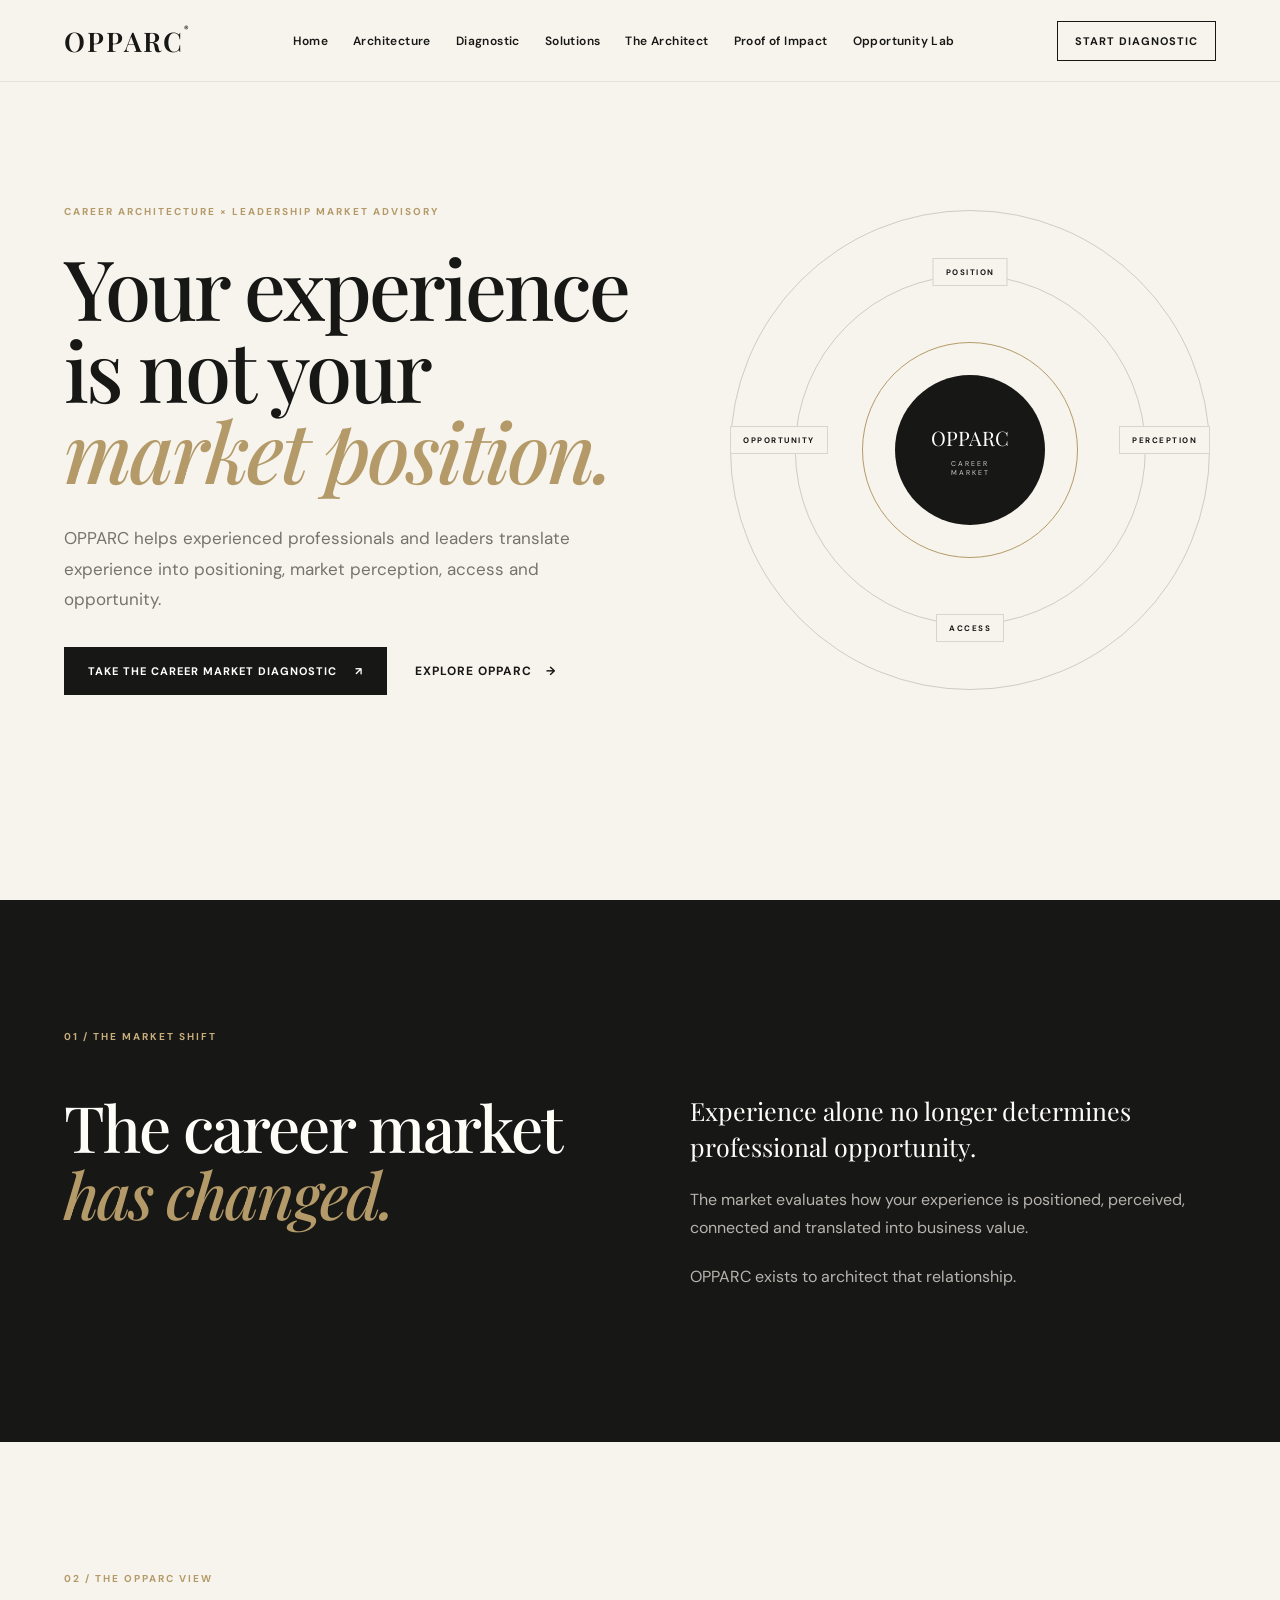
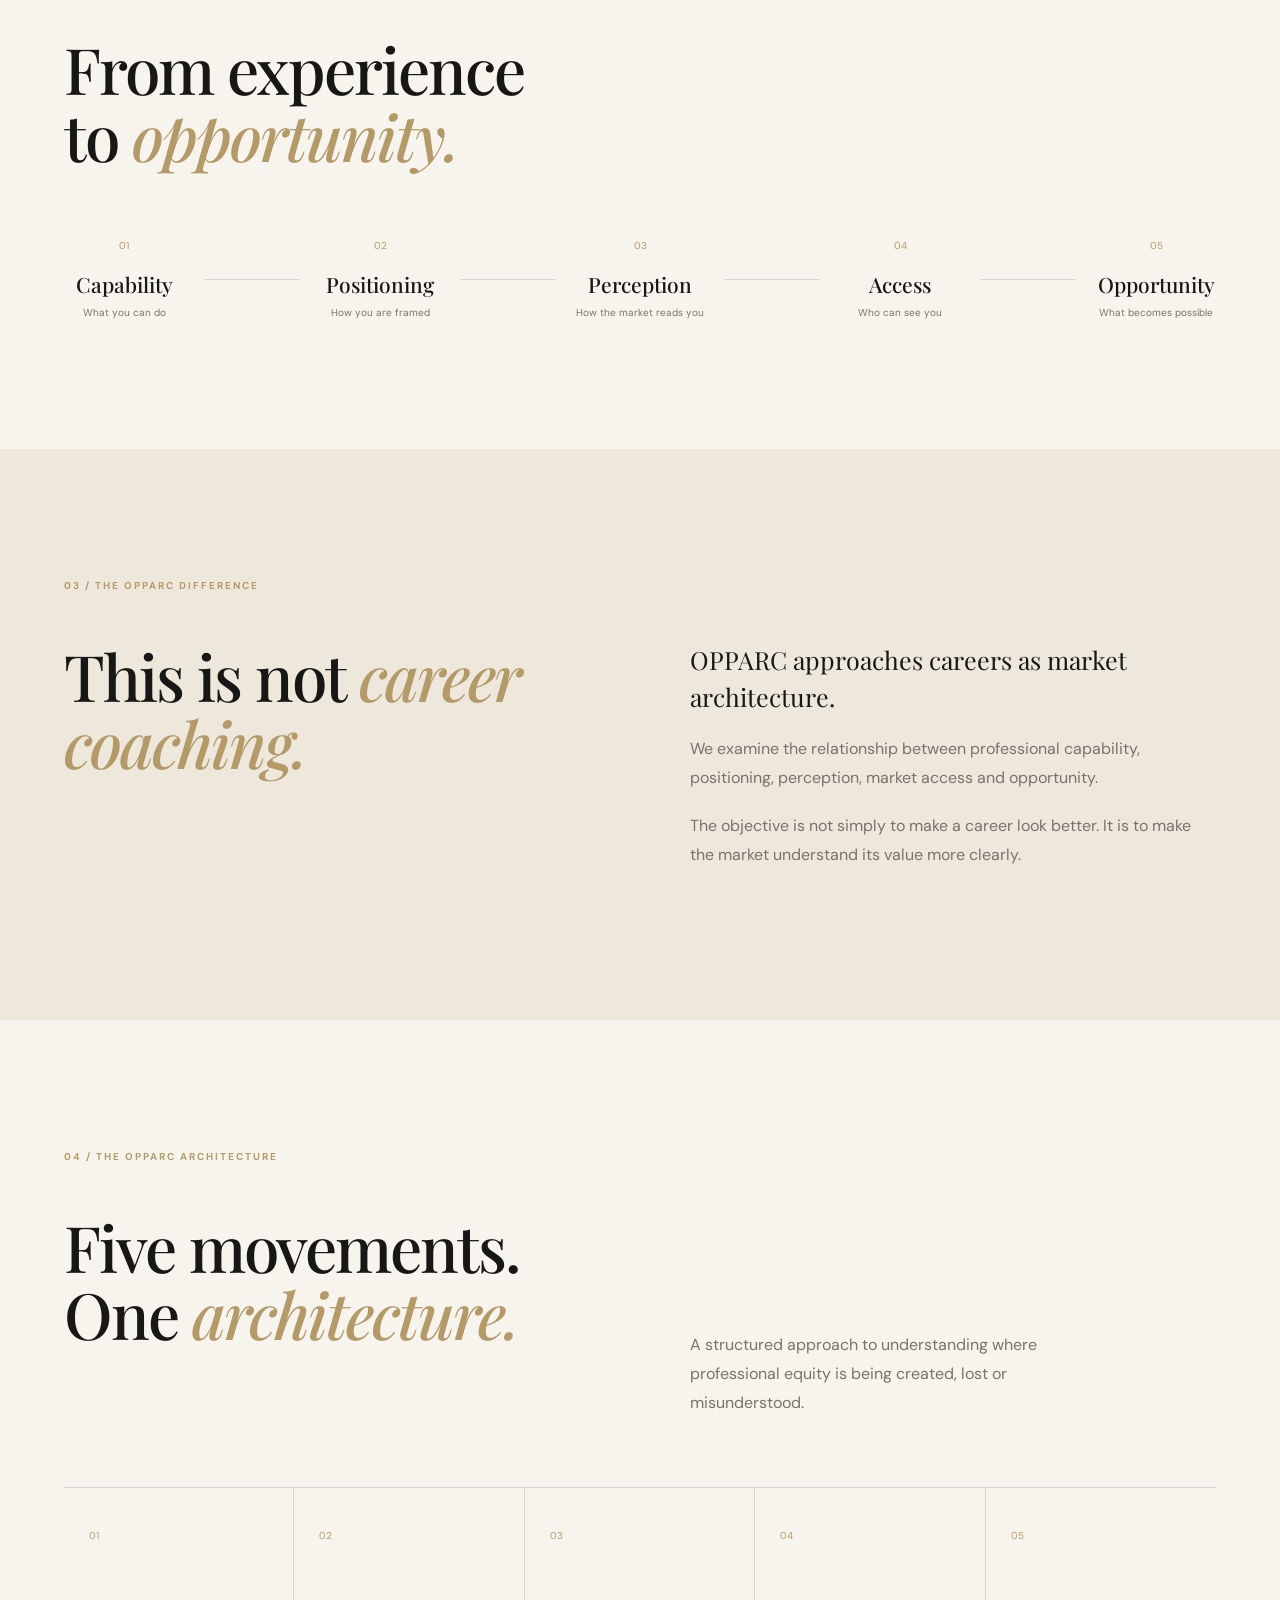
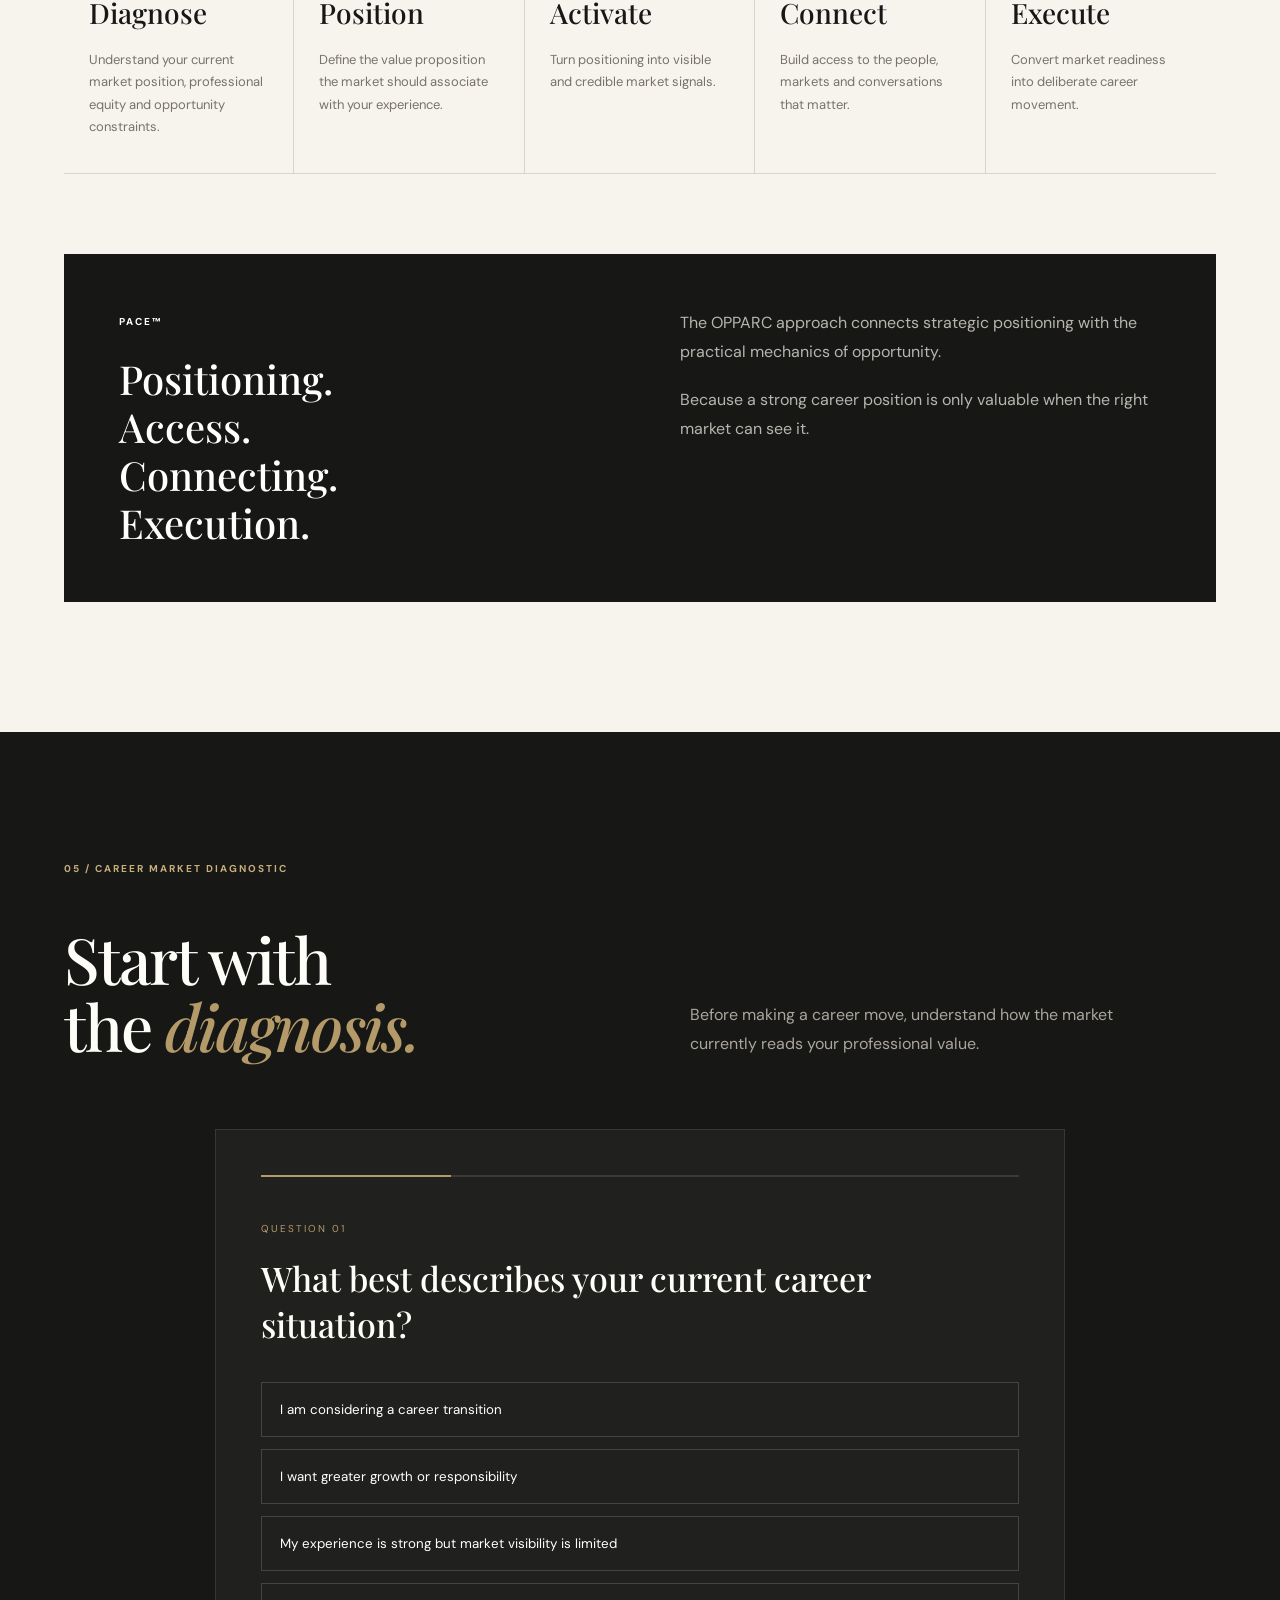
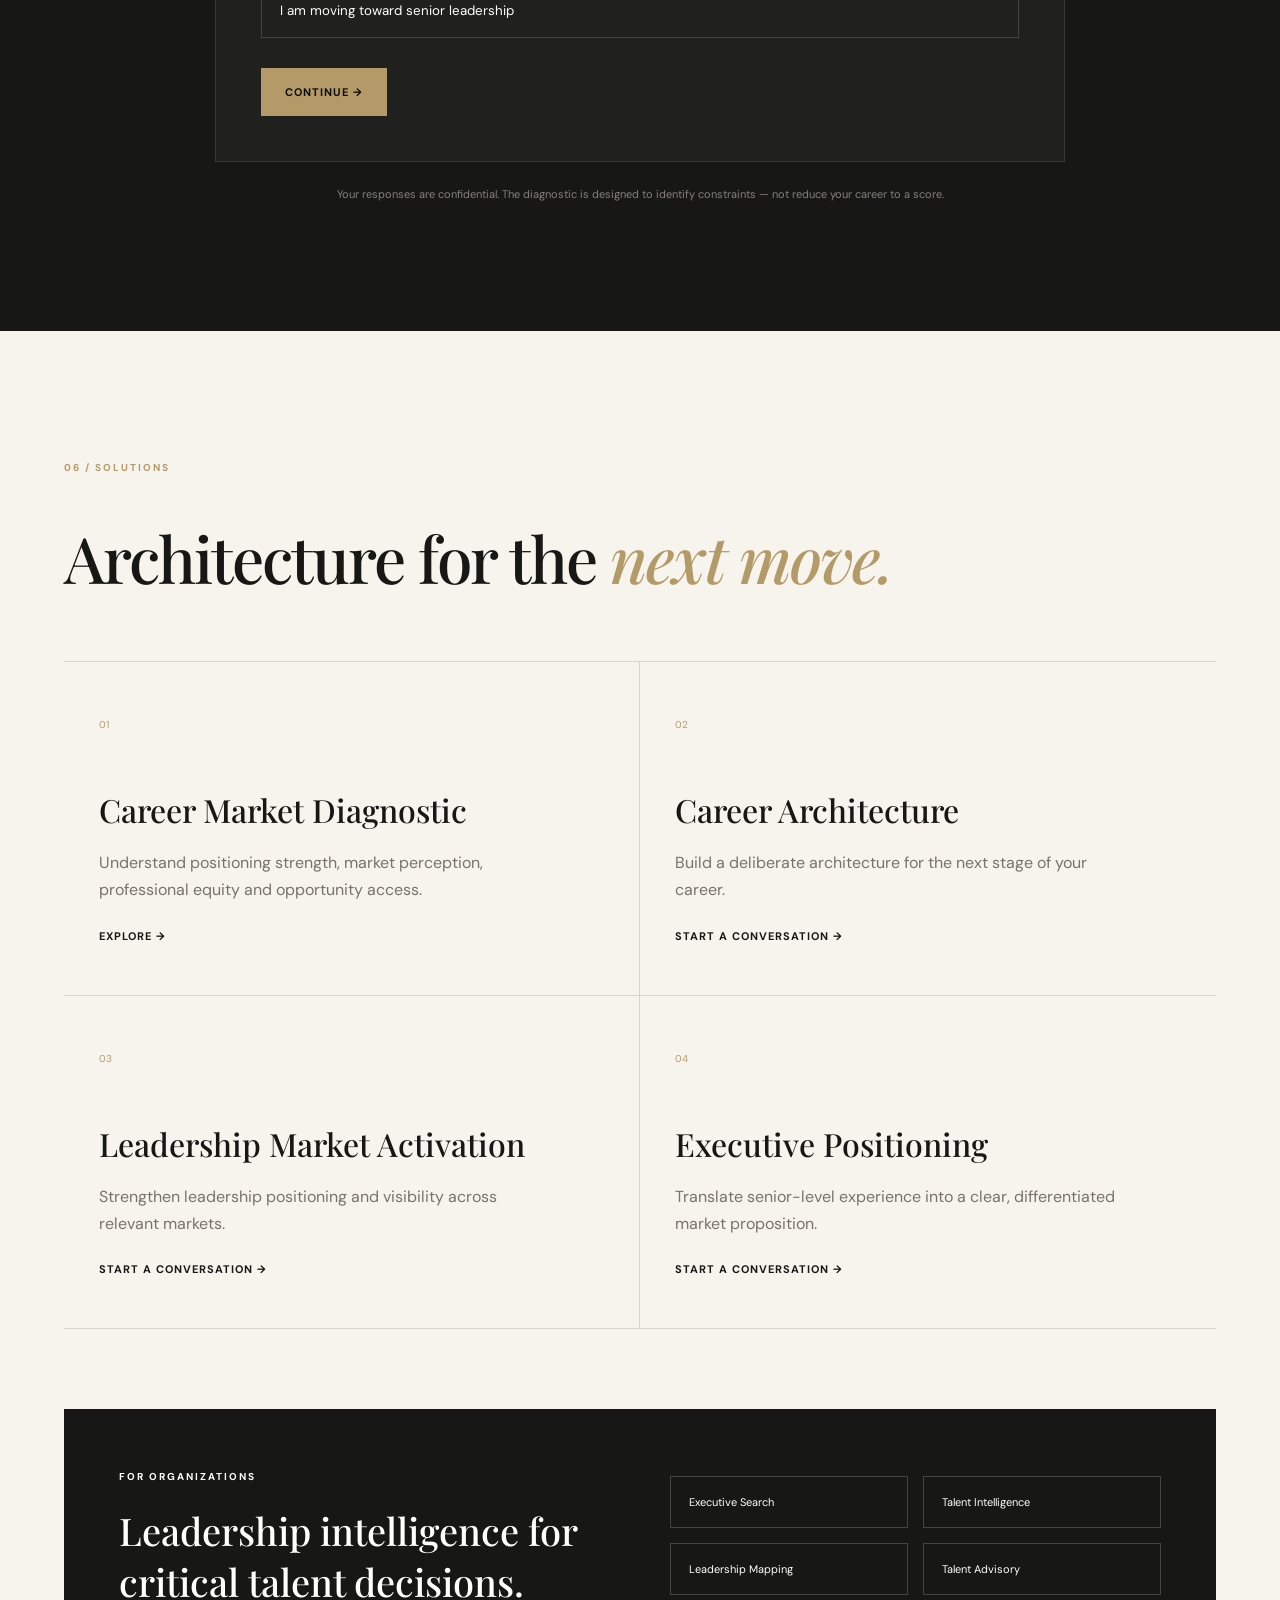
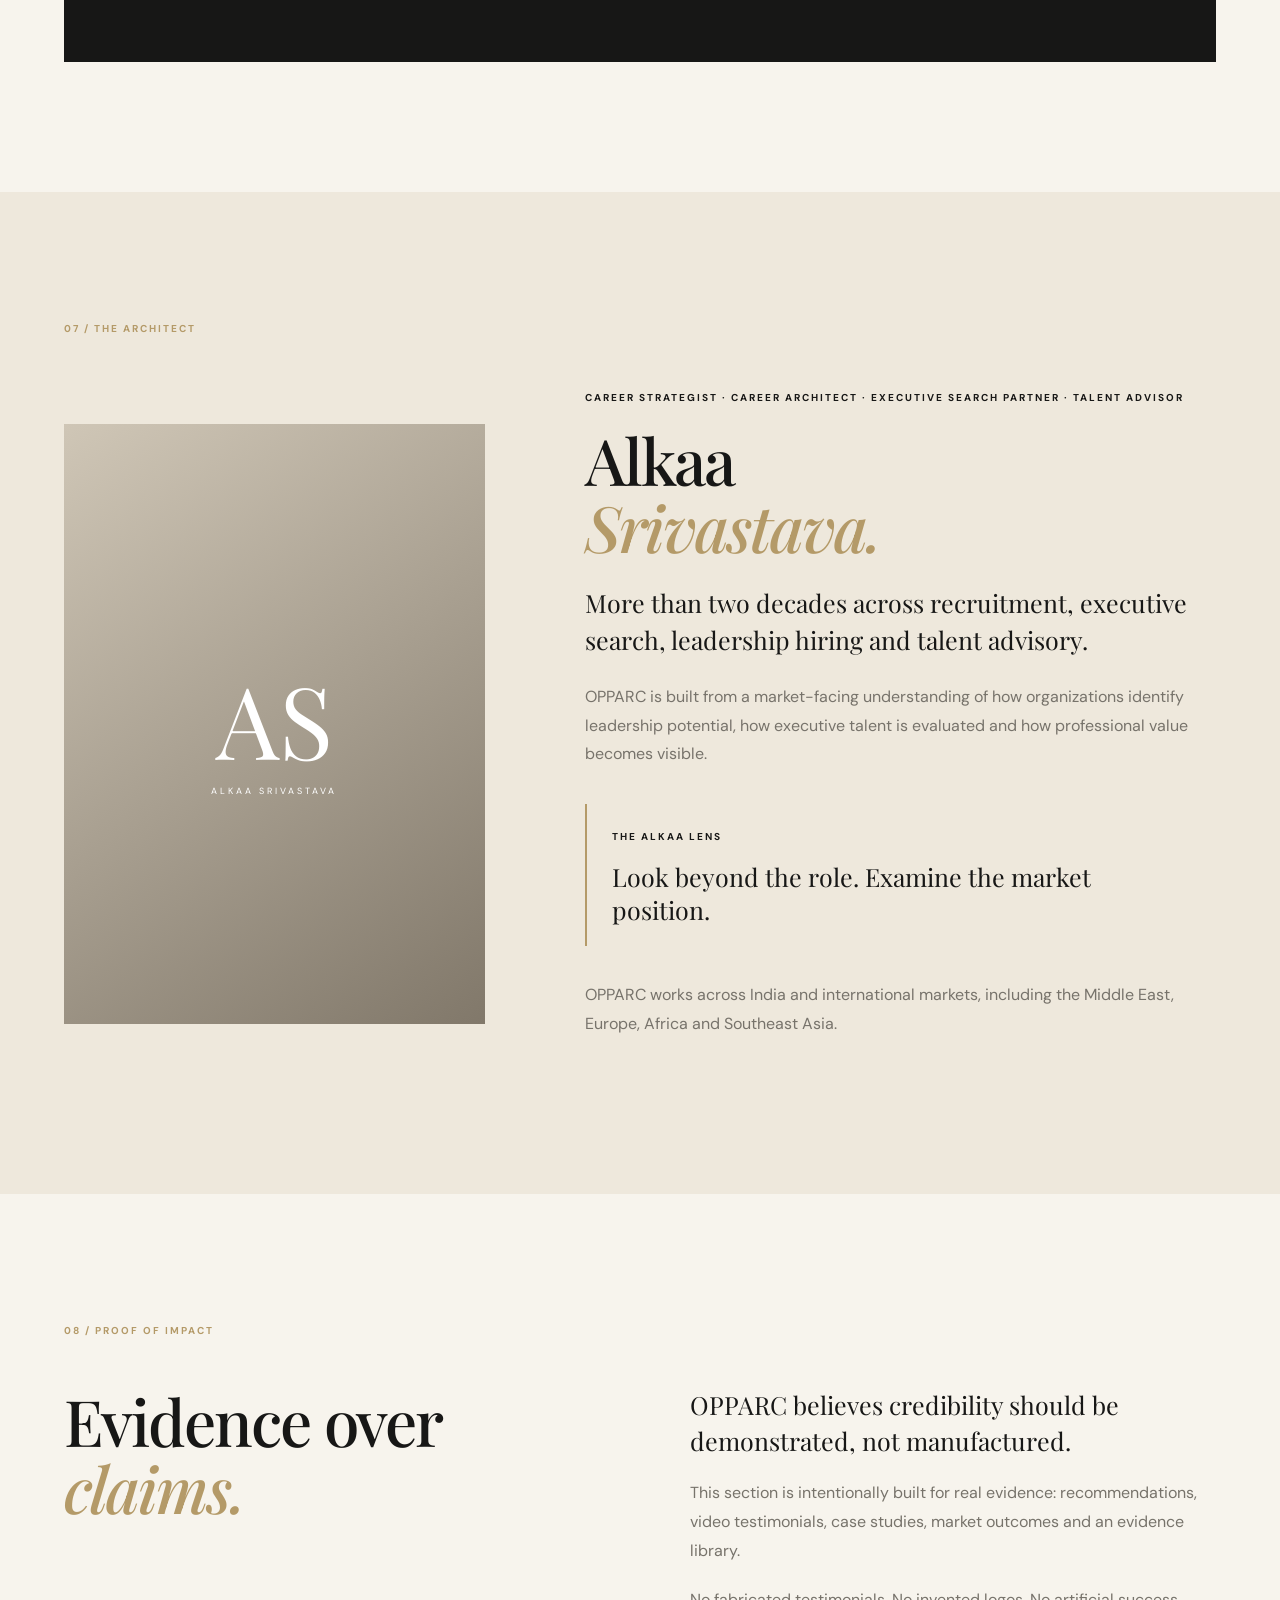
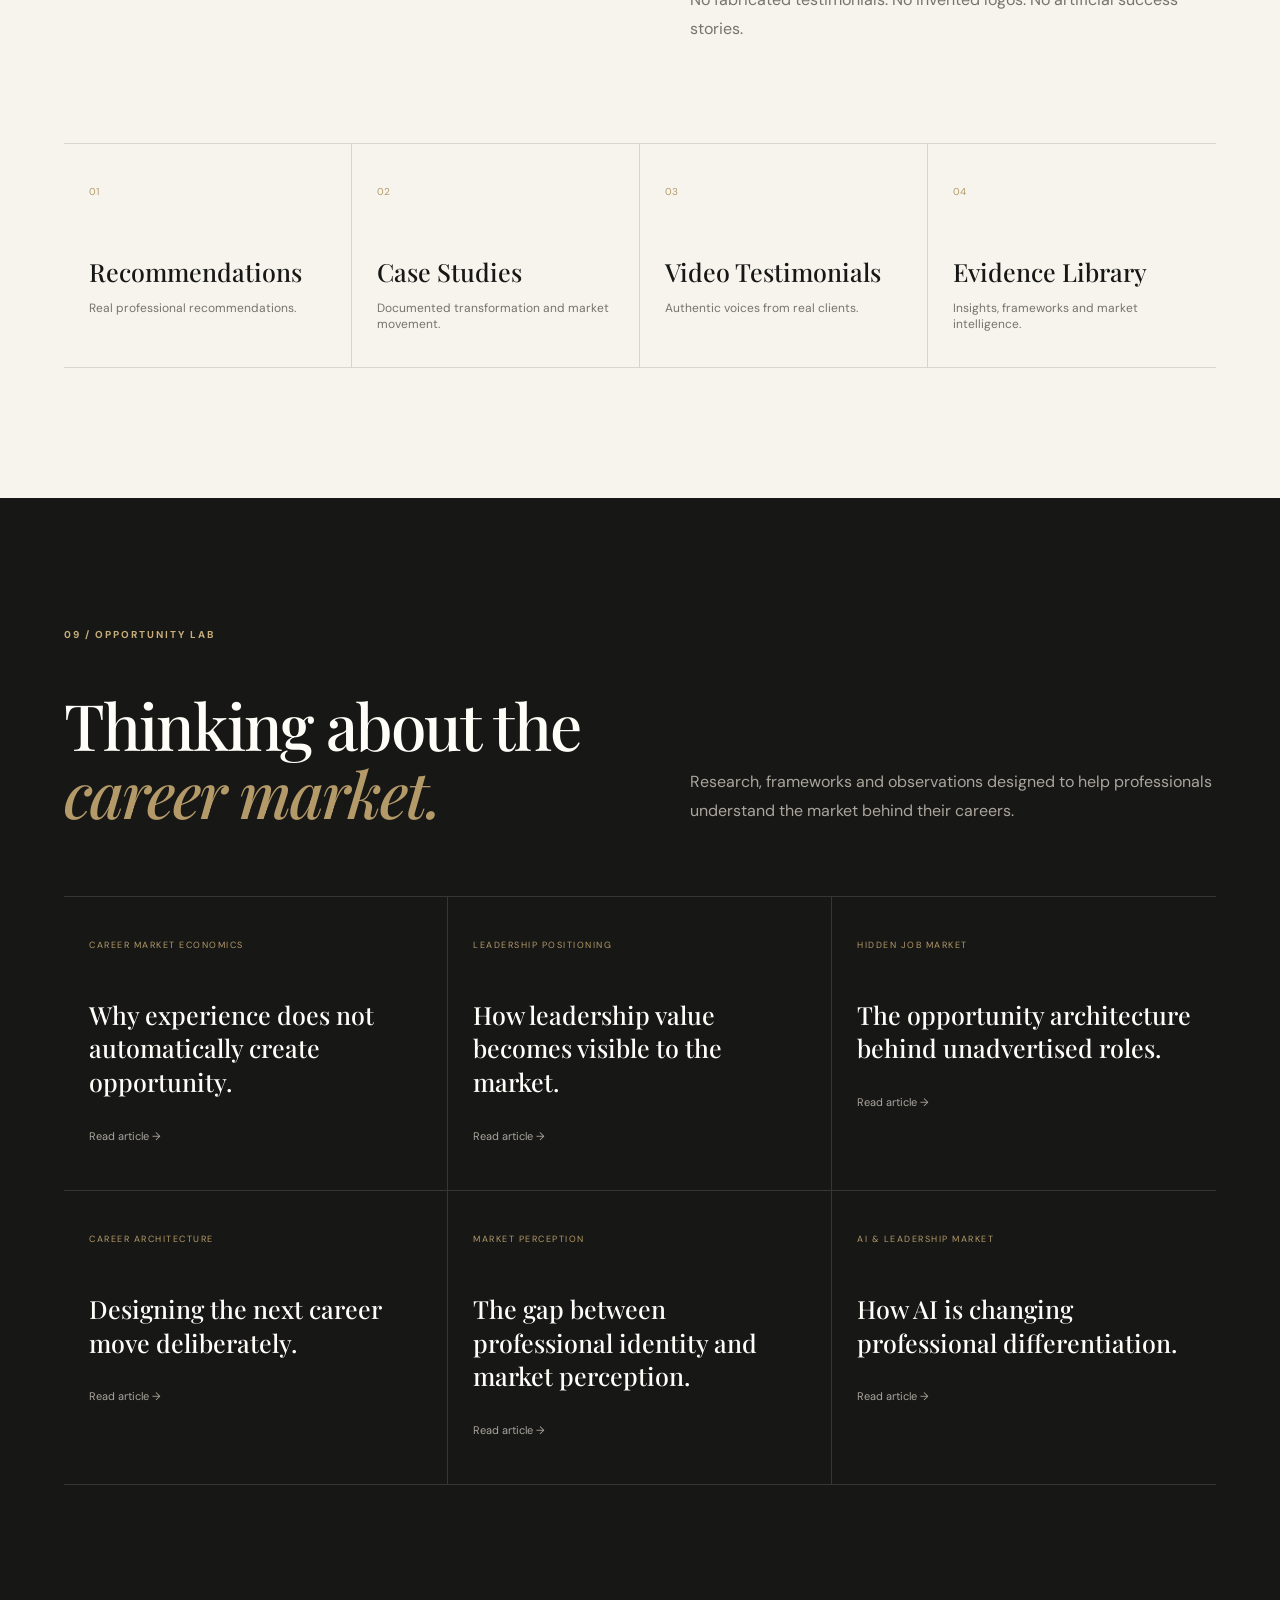
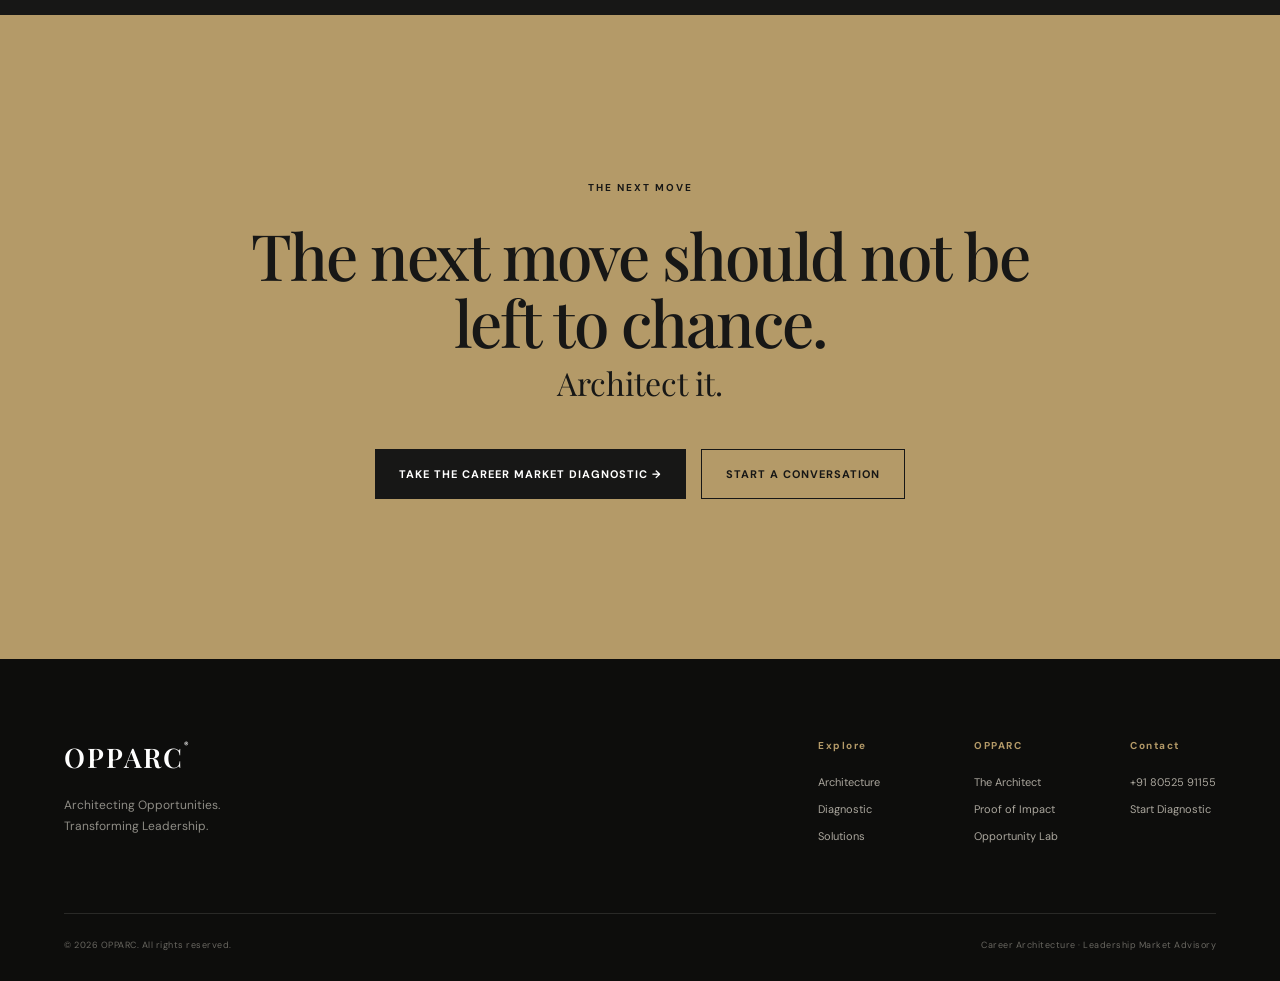
==== commit ddd14697: "Implement loading indicator script Add a loader script to hide the loading indicator after a delay." ====
--- a/index.html
+++ b/index.html
@@ -912,6 +912,25 @@
 
 
 <script src="script.js"></script>
+<script>
+window.addEventListener("load", function () {
+    setTimeout(function () {
+        const loader = document.getElementById("opparcLoader");
+
+        if (loader) {
+            loader.style.opacity = "0";
+            loader.style.visibility = "hidden";
+            loader.style.pointerEvents = "none";
+
+            setTimeout(function () {
+                loader.style.display = "none";
+            }, 900);
+        }
+    }, 3000);
+});
+</script>
 
 </body>
 </html>
+</body>
+</html>
--- a/style.css
+++ b/style.css
@@ -1187,4 +1187,165 @@
     gap: 12px;
   }
 
-}+}
+/* =====================================================
+   OPPARC PREMIUM LOADER
+   ===================================================== */
+
+.opparc-loader {
+  position: fixed;
+  inset: 0;
+  z-index: 99999;
+
+  background: #171716;
+  color: #f7f4ed;
+
+  display: flex;
+  align-items: center;
+  justify-content: center;
+
+  opacity: 1;
+  visibility: visible;
+
+  transition:
+    opacity 0.9s ease,
+    visibility 0.9s ease;
+}
+
+.opparc-loader.hide {
+  opacity: 0;
+  visibility: hidden;
+  pointer-events: none;
+}
+
+.loader-inner {
+  width: min(520px, 82%);
+  text-align: center;
+}
+
+.loader-brand {
+  font-family: "Playfair Display", Georgia, serif;
+
+  font-size: clamp(55px, 12vw, 100px);
+
+  letter-spacing: 5px;
+  line-height: 1;
+
+  opacity: 0;
+
+  transform: translateY(20px);
+
+  animation:
+    loaderBrandIn 1.1s ease forwards;
+}
+
+.loader-brand span {
+  font-family: "DM Sans", Arial, sans-serif;
+  font-size: 11px;
+  vertical-align: top;
+  margin-left: 4px;
+}
+
+.loader-name {
+  margin-top: 20px;
+
+  font-family: "DM Sans", Arial, sans-serif;
+
+  font-size: 10px;
+  letter-spacing: 4px;
+  font-weight: 600;
+
+  color: #b49a68;
+
+  opacity: 0;
+
+  animation:
+    loaderNameIn 1s ease .5s forwards;
+}
+
+.loader-line {
+  width: 100%;
+  height: 1px;
+
+  background: rgba(247,244,237,.18);
+
+  margin-top: 45px;
+
+  overflow: hidden;
+}
+
+.loader-line-progress {
+  width: 0%;
+  height: 100%;
+
+  background: #b49a68;
+
+  animation:
+    loaderProgress 2.3s cubic-bezier(.65,0,.35,1) forwards;
+}
+
+
+/* LOADER ANIMATIONS */
+
+@keyframes loaderBrandIn {
+
+  0% {
+    opacity: 0;
+    transform: translateY(25px);
+    letter-spacing: 12px;
+  }
+
+  100% {
+    opacity: 1;
+    transform: translateY(0);
+    letter-spacing: 5px;
+  }
+
+}
+
+@keyframes loaderNameIn {
+
+  0% {
+    opacity: 0;
+    transform: translateY(10px);
+  }
+
+  100% {
+    opacity: 1;
+    transform: translateY(0);
+  }
+
+}
+
+@keyframes loaderProgress {
+
+  0% {
+    width: 0%;
+  }
+
+  100% {
+    width: 100%;
+  }
+
+}
+
+
+/* MOBILE LOADER */
+
+@media (max-width: 600px) {
+
+  .loader-brand {
+    font-size: 55px;
+    letter-spacing: 3px;
+  }
+
+  .loader-name {
+    font-size: 8px;
+    letter-spacing: 3px;
+  }
+
+  .loader-line {
+    margin-top: 35px;
+  }
+
+}
